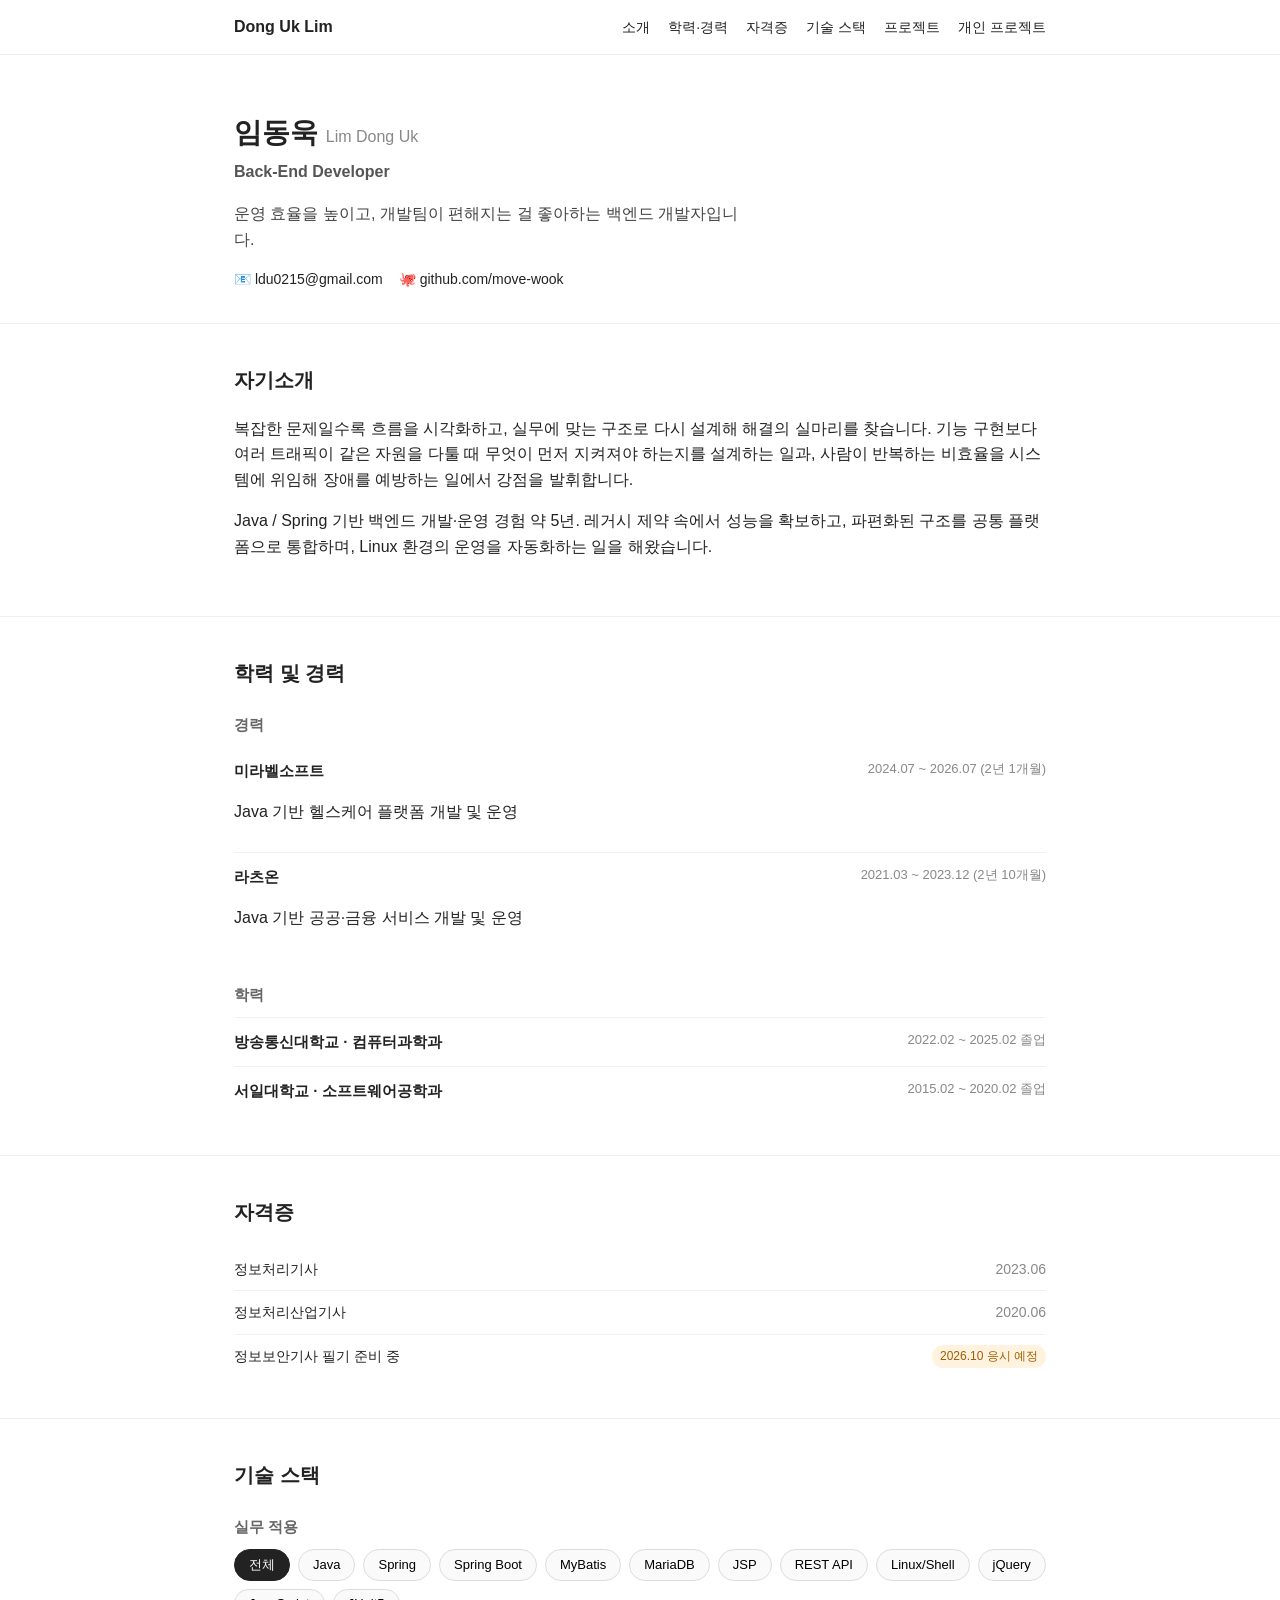
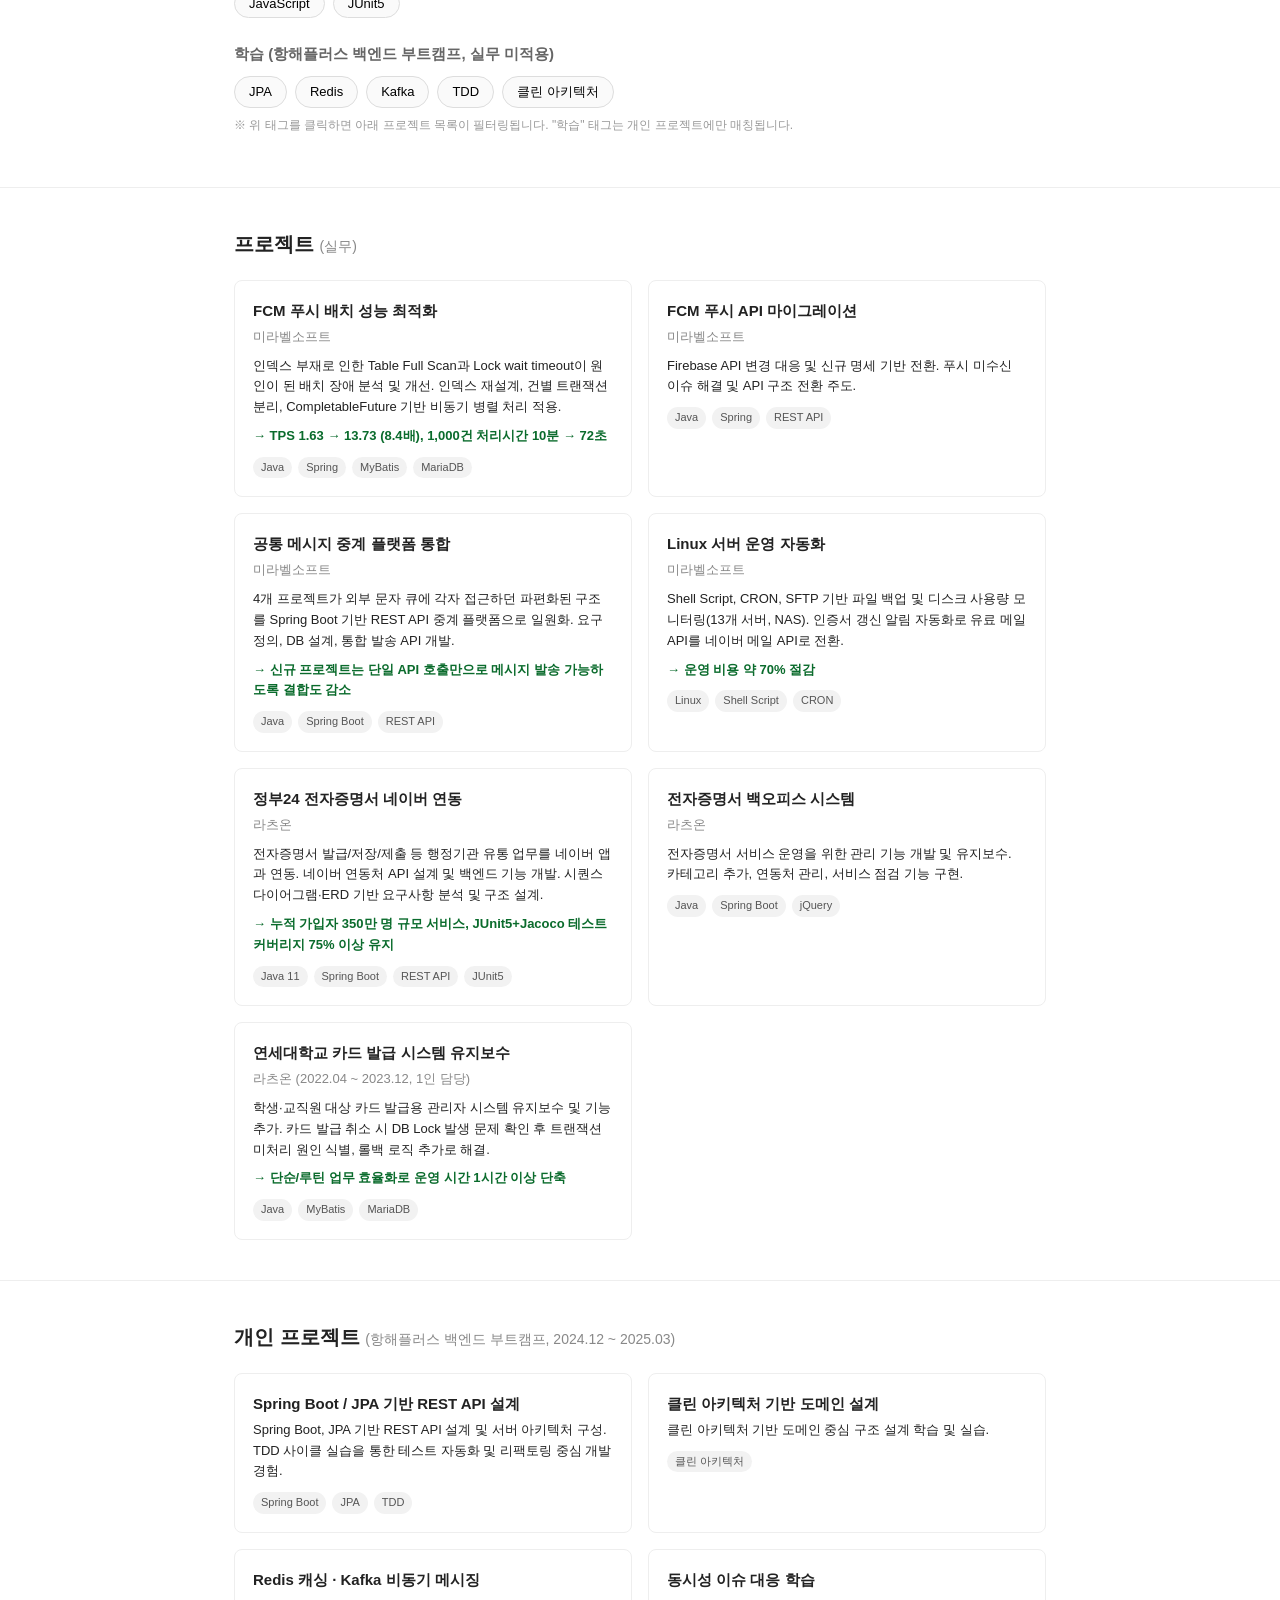
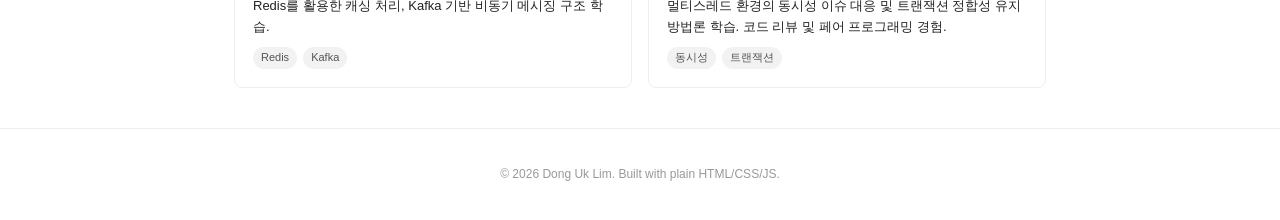
==== index.html @ 6203a143 "init: 포트폴리오 사이트 구조·콘텐츠 1차 (디자인은 보류) - 섹션: 소개/학력·경력/자격증/기술스택/프로젝트/개인프로젝트 - 기술스택 클릭 시 프로젝트 필터링 (vanill" ====
<!DOCTYPE html>
<html lang="ko">
<head>
<meta charset="UTF-8">
<meta name="viewport" content="width=device-width, initial-scale=1.0">
<title>임동욱 | Back-End Developer</title>
<link rel="stylesheet" href="css/style.css">
</head>
<body>

<nav class="nav">
  <div class="nav-inner">
    <span class="nav-logo">Dong Uk Lim</span>
    <ul class="nav-links">
      <li><a href="#about">소개</a></li>
      <li><a href="#career">학력·경력</a></li>
      <li><a href="#certs">자격증</a></li>
      <li><a href="#stack">기술 스택</a></li>
      <li><a href="#projects">프로젝트</a></li>
      <li><a href="#side-projects">개인 프로젝트</a></li>
    </ul>
  </div>
</nav>

<header class="profile" id="about">
  <div class="profile-inner">
    <h1>임동욱 <span class="en-name">Lim Dong Uk</span></h1>
    <p class="role">Back-End Developer</p>
    <p class="tagline">운영 효율을 높이고, 개발팀이 편해지는 걸 좋아하는 백엔드 개발자입니다.</p>
    <ul class="contact">
      <li>📧 <a href="mailto:ldu0215@gmail.com">ldu0215@gmail.com</a></li>
      <li>🐙 <a href="https://github.com/move-wook" target="_blank" rel="noopener">github.com/move-wook</a></li>
    </ul>
  </div>
</header>

<section class="section" id="about-text">
  <div class="section-inner">
    <h2>자기소개</h2>
    <p>
      복잡한 문제일수록 흐름을 시각화하고, 실무에 맞는 구조로 다시 설계해 해결의 실마리를 찾습니다.
      기능 구현보다 여러 트래픽이 같은 자원을 다툴 때 무엇이 먼저 지켜져야 하는지를 설계하는 일과,
      사람이 반복하는 비효율을 시스템에 위임해 장애를 예방하는 일에서 강점을 발휘합니다.
    </p>
    <p>
      Java / Spring 기반 백엔드 개발·운영 경험 약 5년. 레거시 제약 속에서 성능을 확보하고,
      파편화된 구조를 공통 플랫폼으로 통합하며, Linux 환경의 운영을 자동화하는 일을 해왔습니다.
    </p>
  </div>
</section>

<section class="section" id="career">
  <div class="section-inner">
    <h2>학력 및 경력</h2>

    <h3 class="sub-heading">경력</h3>
    <div class="timeline-item">
      <div class="timeline-head">
        <strong>미라벨소프트</strong>
        <span class="period">2024.07 ~ 2026.07 (2년 1개월)</span>
      </div>
      <p>Java 기반 헬스케어 플랫폼 개발 및 운영</p>
    </div>
    <div class="timeline-item">
      <div class="timeline-head">
        <strong>라츠온</strong>
        <span class="period">2021.03 ~ 2023.12 (2년 10개월)</span>
      </div>
      <p>Java 기반 공공·금융 서비스 개발 및 운영</p>
    </div>

    <h3 class="sub-heading">학력</h3>
    <div class="timeline-item">
      <div class="timeline-head">
        <strong>방송통신대학교 · 컴퓨터과학과</strong>
        <span class="period">2022.02 ~ 2025.02 졸업</span>
      </div>
    </div>
    <div class="timeline-item">
      <div class="timeline-head">
        <strong>서일대학교 · 소프트웨어공학과</strong>
        <span class="period">2015.02 ~ 2020.02 졸업</span>
      </div>
    </div>
  </div>
</section>

<section class="section" id="certs">
  <div class="section-inner">
    <h2>자격증</h2>
    <ul class="cert-list">
      <li><span class="cert-name">정보처리기사</span><span class="cert-date">2023.06</span></li>
      <li><span class="cert-name">정보처리산업기사</span><span class="cert-date">2020.06</span></li>
      <li><span class="cert-name">정보보안기사 필기 준비 중</span><span class="cert-date badge">2026.10 응시 예정</span></li>
    </ul>
  </div>
</section>

<section class="section" id="stack">
  <div class="section-inner">
    <h2>기술 스택</h2>

    <h3 class="sub-heading">실무 적용</h3>
    <div class="stack-list" id="stack-filters">
      <button class="stack-tag active" data-tag="all">전체</button>
      <button class="stack-tag" data-tag="Java">Java</button>
      <button class="stack-tag" data-tag="Spring">Spring</button>
      <button class="stack-tag" data-tag="SpringBoot">Spring Boot</button>
      <button class="stack-tag" data-tag="MyBatis">MyBatis</button>
      <button class="stack-tag" data-tag="MariaDB">MariaDB</button>
      <button class="stack-tag" data-tag="JSP">JSP</button>
      <button class="stack-tag" data-tag="RestAPI">REST API</button>
      <button class="stack-tag" data-tag="Linux">Linux/Shell</button>
      <button class="stack-tag" data-tag="jQuery">jQuery</button>
      <button class="stack-tag" data-tag="JavaScript">JavaScript</button>
      <button class="stack-tag" data-tag="JUnit5">JUnit5</button>
    </div>

    <h3 class="sub-heading">학습 (항해플러스 백엔드 부트캠프, 실무 미적용)</h3>
    <div class="stack-list" id="stack-filters-learning">
      <button class="stack-tag" data-tag="JPA">JPA</button>
      <button class="stack-tag" data-tag="Redis">Redis</button>
      <button class="stack-tag" data-tag="Kafka">Kafka</button>
      <button class="stack-tag" data-tag="TDD">TDD</button>
      <button class="stack-tag" data-tag="CleanArch">클린 아키텍처</button>
    </div>
    <p class="hint">※ 위 태그를 클릭하면 아래 프로젝트 목록이 필터링됩니다. "학습" 태그는 개인 프로젝트에만 매칭됩니다.</p>
  </div>
</section>

<section class="section" id="projects">
  <div class="section-inner">
    <h2>프로젝트 <span class="section-note">(실무)</span></h2>
    <div class="project-grid" id="project-grid">

      <article class="project-card" data-tags="Java Spring MyBatis MariaDB">
        <h3>FCM 푸시 배치 성능 최적화</h3>
        <p class="project-company">미라벨소프트</p>
        <p>인덱스 부재로 인한 Table Full Scan과 Lock wait timeout이 원인이 된 배치 장애 분석 및 개선.
        인덱스 재설계, 건별 트랜잭션 분리, CompletableFuture 기반 비동기 병렬 처리 적용.</p>
        <p class="project-result">→ TPS 1.63 → 13.73 (8.4배), 1,000건 처리시간 10분 → 72초</p>
        <div class="tag-row"><span>Java</span><span>Spring</span><span>MyBatis</span><span>MariaDB</span></div>
      </article>

      <article class="project-card" data-tags="Java Spring RestAPI">
        <h3>FCM 푸시 API 마이그레이션</h3>
        <p class="project-company">미라벨소프트</p>
        <p>Firebase API 변경 대응 및 신규 명세 기반 전환. 푸시 미수신 이슈 해결 및 API 구조 전환 주도.</p>
        <div class="tag-row"><span>Java</span><span>Spring</span><span>REST API</span></div>
      </article>

      <article class="project-card" data-tags="Java SpringBoot RestAPI">
        <h3>공통 메시지 중계 플랫폼 통합</h3>
        <p class="project-company">미라벨소프트</p>
        <p>4개 프로젝트가 외부 문자 큐에 각자 접근하던 파편화된 구조를 Spring Boot 기반 REST API
        중계 플랫폼으로 일원화. 요구정의, DB 설계, 통합 발송 API 개발.</p>
        <p class="project-result">→ 신규 프로젝트는 단일 API 호출만으로 메시지 발송 가능하도록 결합도 감소</p>
        <div class="tag-row"><span>Java</span><span>Spring Boot</span><span>REST API</span></div>
      </article>

      <article class="project-card" data-tags="Linux">
        <h3>Linux 서버 운영 자동화</h3>
        <p class="project-company">미라벨소프트</p>
        <p>Shell Script, CRON, SFTP 기반 파일 백업 및 디스크 사용량 모니터링(13개 서버, NAS).
        인증서 갱신 알림 자동화로 유료 메일 API를 네이버 메일 API로 전환.</p>
        <p class="project-result">→ 운영 비용 약 70% 절감</p>
        <div class="tag-row"><span>Linux</span><span>Shell Script</span><span>CRON</span></div>
      </article>

      <article class="project-card" data-tags="Java SpringBoot RestAPI JUnit5">
        <h3>정부24 전자증명서 네이버 연동</h3>
        <p class="project-company">라츠온</p>
        <p>전자증명서 발급/저장/제출 등 행정기관 유통 업무를 네이버 앱과 연동. 네이버 연동처 API
        설계 및 백엔드 기능 개발. 시퀀스 다이어그램·ERD 기반 요구사항 분석 및 구조 설계.</p>
        <p class="project-result">→ 누적 가입자 350만 명 규모 서비스, JUnit5+Jacoco 테스트 커버리지 75% 이상 유지</p>
        <div class="tag-row"><span>Java 11</span><span>Spring Boot</span><span>REST API</span><span>JUnit5</span></div>
      </article>

      <article class="project-card" data-tags="Java SpringBoot jQuery">
        <h3>전자증명서 백오피스 시스템</h3>
        <p class="project-company">라츠온</p>
        <p>전자증명서 서비스 운영을 위한 관리 기능 개발 및 유지보수. 카테고리 추가, 연동처 관리,
        서비스 점검 기능 구현.</p>
        <div class="tag-row"><span>Java</span><span>Spring Boot</span><span>jQuery</span></div>
      </article>

      <article class="project-card" data-tags="Java MyBatis MariaDB">
        <h3>연세대학교 카드 발급 시스템 유지보수</h3>
        <p class="project-company">라츠온 (2022.04 ~ 2023.12, 1인 담당)</p>
        <p>학생·교직원 대상 카드 발급용 관리자 시스템 유지보수 및 기능 추가. 카드 발급 취소 시
        DB Lock 발생 문제 확인 후 트랜잭션 미처리 원인 식별, 롤백 로직 추가로 해결.</p>
        <p class="project-result">→ 단순/루틴 업무 효율화로 운영 시간 1시간 이상 단축</p>
        <div class="tag-row"><span>Java</span><span>MyBatis</span><span>MariaDB</span></div>
      </article>

    </div>
  </div>
</section>

<section class="section" id="side-projects">
  <div class="section-inner">
    <h2>개인 프로젝트 <span class="section-note">(항해플러스 백엔드 부트캠프, 2024.12 ~ 2025.03)</span></h2>
    <div class="project-grid" id="side-project-grid">

      <article class="project-card" data-tags="SpringBoot JPA TDD">
        <h3>Spring Boot / JPA 기반 REST API 설계</h3>
        <p>Spring Boot, JPA 기반 REST API 설계 및 서버 아키텍처 구성. TDD 사이클 실습을 통한
        테스트 자동화 및 리팩토링 중심 개발 경험.</p>
        <div class="tag-row"><span>Spring Boot</span><span>JPA</span><span>TDD</span></div>
      </article>

      <article class="project-card" data-tags="CleanArch">
        <h3>클린 아키텍처 기반 도메인 설계</h3>
        <p>클린 아키텍처 기반 도메인 중심 구조 설계 학습 및 실습.</p>
        <div class="tag-row"><span>클린 아키텍처</span></div>
      </article>

      <article class="project-card" data-tags="Redis Kafka">
        <h3>Redis 캐싱 · Kafka 비동기 메시징</h3>
        <p>Redis를 활용한 캐싱 처리, Kafka 기반 비동기 메시징 구조 학습.</p>
        <div class="tag-row"><span>Redis</span><span>Kafka</span></div>
      </article>

      <article class="project-card" data-tags="TDD">
        <h3>동시성 이슈 대응 학습</h3>
        <p>멀티스레드 환경의 동시성 이슈 대응 및 트랜잭션 정합성 유지 방법론 학습.
        코드 리뷰 및 페어 프로그래밍 경험.</p>
        <div class="tag-row"><span>동시성</span><span>트랜잭션</span></div>
      </article>

    </div>
  </div>
</section>

<footer class="footer">
  <p>&copy; 2026 Dong Uk Lim. Built with plain HTML/CSS/JS.</p>
</footer>

<script src="js/script.js"></script>
</body>
</html>
---- css/style.css ----
/* ------------------------------------------------------------
   최소 베이스라인 스타일. 디자인 폴리싱은 별도 작업으로 미룸.
   목적: 구조를 읽기 쉽게 보여주는 정도까지만.
------------------------------------------------------------ */

* {
  box-sizing: border-box;
}

body {
  margin: 0;
  font-family: -apple-system, BlinkMacSystemFont, "Apple SD Gothic Neo", "Segoe UI", sans-serif;
  color: #222;
  background: #fff;
  line-height: 1.6;
}

a {
  color: inherit;
  text-decoration: none;
}

.section-inner,
.nav-inner,
.profile-inner {
  max-width: 860px;
  margin: 0 auto;
  padding: 0 24px;
}

/* nav */
.nav {
  position: sticky;
  top: 0;
  background: #fff;
  border-bottom: 1px solid #eee;
  z-index: 10;
}

.nav-inner {
  display: flex;
  align-items: center;
  justify-content: space-between;
  padding-top: 14px;
  padding-bottom: 14px;
}

.nav-logo {
  font-weight: 700;
}

.nav-links {
  list-style: none;
  display: flex;
  gap: 18px;
  margin: 0;
  padding: 0;
  font-size: 14px;
}

/* profile header */
.profile {
  padding: 56px 0 32px;
  border-bottom: 1px solid #eee;
}

.profile h1 {
  margin: 0 0 4px;
  font-size: 28px;
}

.en-name {
  font-weight: 400;
  color: #888;
  font-size: 16px;
}

.role {
  color: #555;
  margin: 0 0 12px;
  font-weight: 600;
}

.tagline {
  color: #444;
  max-width: 520px;
}

.contact {
  list-style: none;
  padding: 0;
  margin: 16px 0 0;
  display: flex;
  gap: 16px;
  font-size: 14px;
}

/* generic section */
.section {
  padding: 40px 0;
  border-bottom: 1px solid #eee;
}

.section h2 {
  font-size: 20px;
  margin: 0 0 20px;
}

.section-note {
  font-weight: 400;
  color: #888;
  font-size: 14px;
}

.sub-heading {
  font-size: 15px;
  color: #666;
  margin: 24px 0 10px;
}

/* career timeline */
.timeline-item {
  padding: 12px 0;
  border-top: 1px solid #f0f0f0;
}

.timeline-item:first-of-type {
  border-top: none;
}

.timeline-head {
  display: flex;
  justify-content: space-between;
  flex-wrap: wrap;
  gap: 8px;
}

.timeline-head strong {
  font-size: 15px;
}

.period {
  color: #888;
  font-size: 13px;
}

/* certs */
.cert-list {
  list-style: none;
  padding: 0;
  margin: 0;
}

.cert-list li {
  display: flex;
  justify-content: space-between;
  padding: 10px 0;
  border-top: 1px solid #f0f0f0;
  font-size: 14px;
}

.cert-list li:first-child {
  border-top: none;
}

.cert-date {
  color: #888;
}

.cert-date.badge {
  color: #a15c00;
  background: #fff3e0;
  padding: 2px 8px;
  border-radius: 999px;
  font-size: 12px;
}

/* stack filter buttons */
.stack-list {
  display: flex;
  flex-wrap: wrap;
  gap: 8px;
  margin-bottom: 8px;
}

.stack-tag {
  border: 1px solid #ddd;
  background: #fafafa;
  border-radius: 999px;
  padding: 6px 14px;
  font-size: 13px;
  cursor: pointer;
}

.stack-tag.active {
  background: #222;
  color: #fff;
  border-color: #222;
}

.hint {
  font-size: 12px;
  color: #999;
  margin-top: 8px;
}

/* project cards */
.project-grid {
  display: grid;
  grid-template-columns: repeat(auto-fill, minmax(320px, 1fr));
  gap: 16px;
}

.project-card {
  border: 1px solid #eee;
  border-radius: 8px;
  padding: 18px;
}

.project-card h3 {
  margin: 0 0 4px;
  font-size: 15px;
}

.project-company {
  color: #888;
  font-size: 12px;
  margin: 0 0 10px;
}

.project-card p {
  font-size: 13px;
  margin: 0 0 8px;
}

.project-result {
  color: #0a6b2c;
  font-weight: 600;
}

.tag-row {
  display: flex;
  flex-wrap: wrap;
  gap: 6px;
  margin-top: 10px;
}

.tag-row span {
  font-size: 11px;
  background: #f2f2f2;
  padding: 2px 8px;
  border-radius: 999px;
  color: #555;
}

.project-card.hidden {
  display: none;
}

/* footer */
.footer {
  text-align: center;
  padding: 24px;
  color: #999;
  font-size: 12px;
}

@media (max-width: 600px) {
  .nav-links {
    display: none;
  }
}
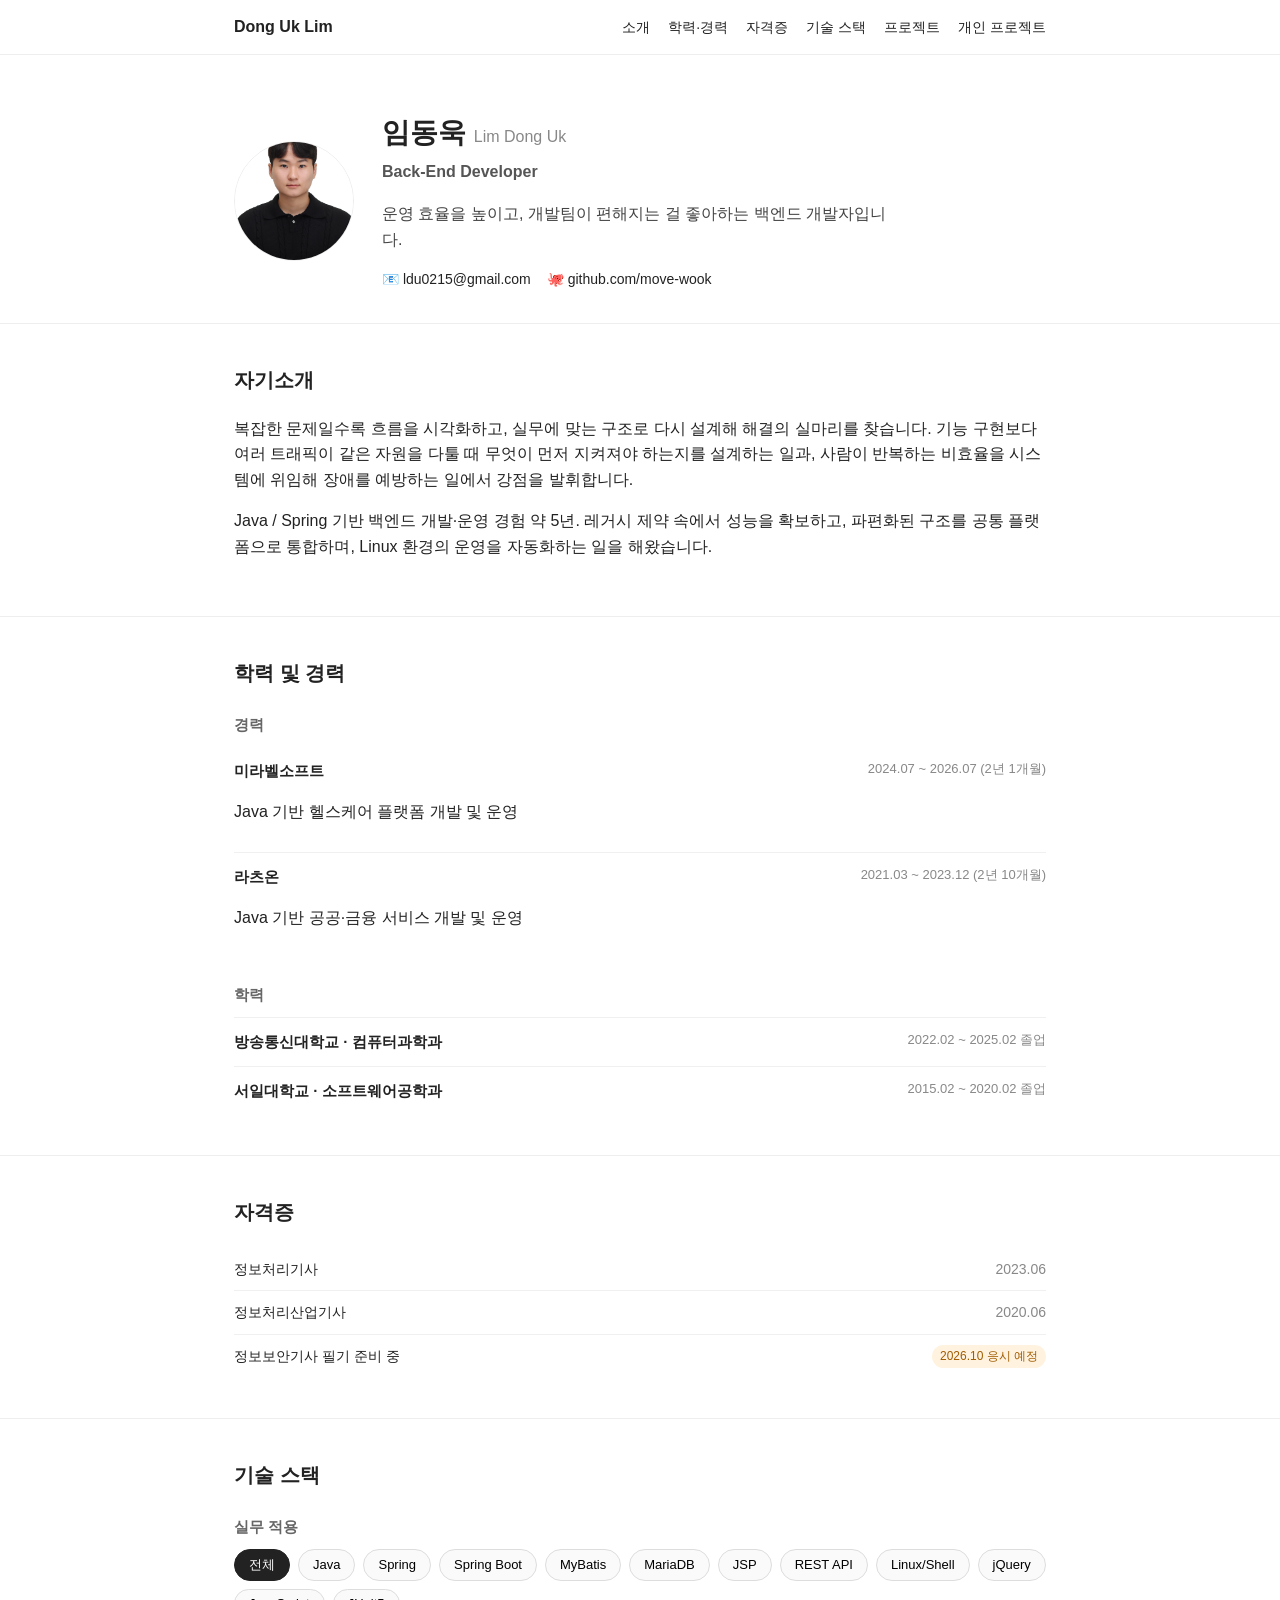
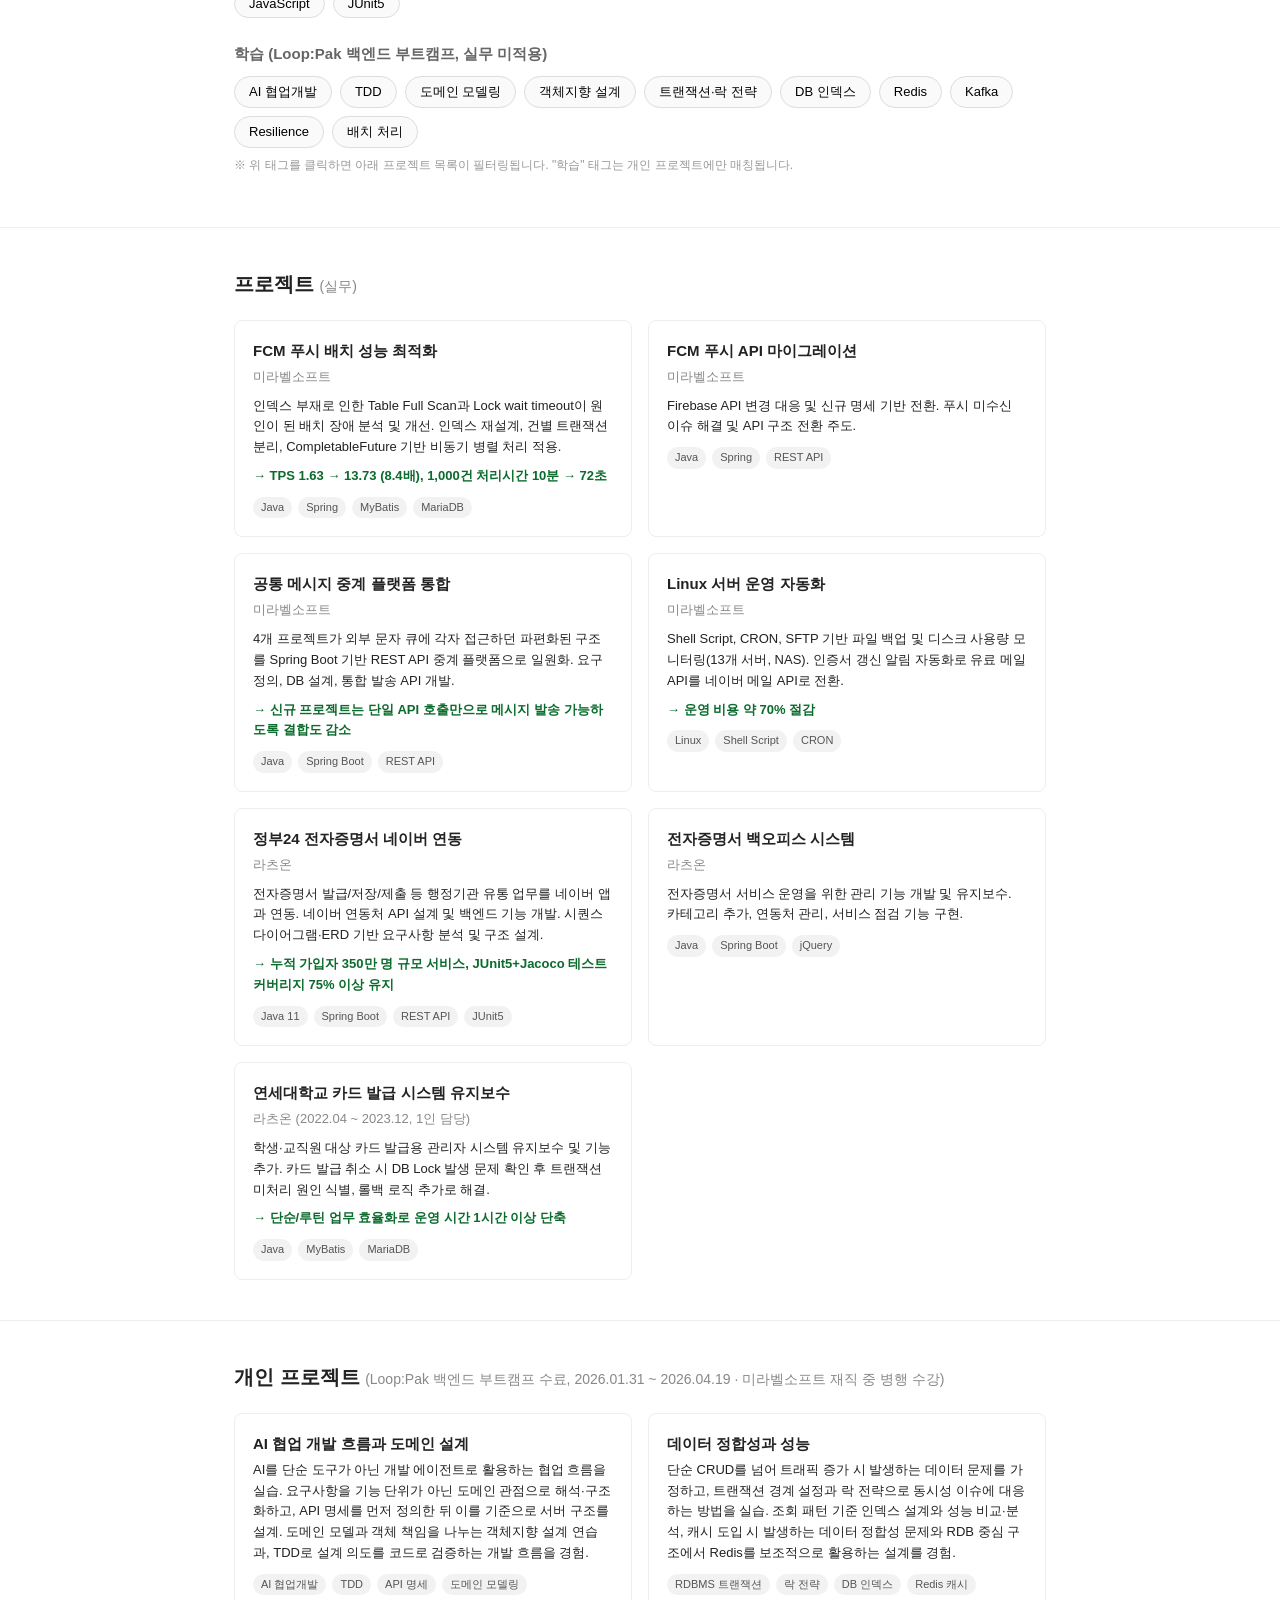
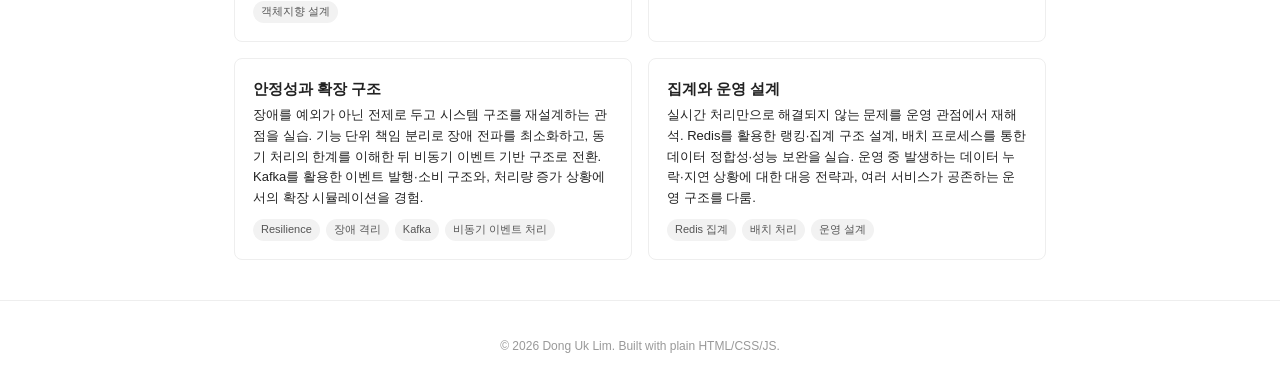
==== commit a1981646: "update: 프로필 사진 추가, 개인프로젝트 항해플러스 -> Loop:Pak 교체 - 프로필 헤더에 실제 사진 추가 (assets/profile.jpg) - 개인 프로젝트: 항해" ====
--- a/index.html
+++ b/index.html
@@ -23,14 +23,17 @@
 </nav>
 
 <header class="profile" id="about">
-  <div class="profile-inner">
-    <h1>임동욱 <span class="en-name">Lim Dong Uk</span></h1>
-    <p class="role">Back-End Developer</p>
-    <p class="tagline">운영 효율을 높이고, 개발팀이 편해지는 걸 좋아하는 백엔드 개발자입니다.</p>
-    <ul class="contact">
-      <li>📧 <a href="mailto:ldu0215@gmail.com">ldu0215@gmail.com</a></li>
-      <li>🐙 <a href="https://github.com/move-wook" target="_blank" rel="noopener">github.com/move-wook</a></li>
-    </ul>
+  <div class="profile-inner profile-flex">
+    <img class="profile-photo" src="assets/profile.jpg" alt="임동욱 프로필 사진">
+    <div>
+      <h1>임동욱 <span class="en-name">Lim Dong Uk</span></h1>
+      <p class="role">Back-End Developer</p>
+      <p class="tagline">운영 효율을 높이고, 개발팀이 편해지는 걸 좋아하는 백엔드 개발자입니다.</p>
+      <ul class="contact">
+        <li>📧 <a href="mailto:ldu0215@gmail.com">ldu0215@gmail.com</a></li>
+        <li>🐙 <a href="https://github.com/move-wook" target="_blank" rel="noopener">github.com/move-wook</a></li>
+      </ul>
+    </div>
   </div>
 </header>
 
@@ -116,13 +119,18 @@
       <button class="stack-tag" data-tag="JUnit5">JUnit5</button>
     </div>
 
-    <h3 class="sub-heading">학습 (항해플러스 백엔드 부트캠프, 실무 미적용)</h3>
+    <h3 class="sub-heading">학습 (Loop:Pak 백엔드 부트캠프, 실무 미적용)</h3>
     <div class="stack-list" id="stack-filters-learning">
-      <button class="stack-tag" data-tag="JPA">JPA</button>
+      <button class="stack-tag" data-tag="AI협업">AI 협업개발</button>
+      <button class="stack-tag" data-tag="TDD">TDD</button>
+      <button class="stack-tag" data-tag="도메인모델링">도메인 모델링</button>
+      <button class="stack-tag" data-tag="객체지향">객체지향 설계</button>
+      <button class="stack-tag" data-tag="트랜잭션락">트랜잭션·락 전략</button>
+      <button class="stack-tag" data-tag="DB인덱스">DB 인덱스</button>
       <button class="stack-tag" data-tag="Redis">Redis</button>
       <button class="stack-tag" data-tag="Kafka">Kafka</button>
-      <button class="stack-tag" data-tag="TDD">TDD</button>
-      <button class="stack-tag" data-tag="CleanArch">클린 아키텍처</button>
+      <button class="stack-tag" data-tag="Resilience">Resilience</button>
+      <button class="stack-tag" data-tag="배치처리">배치 처리</button>
     </div>
     <p class="hint">※ 위 태그를 클릭하면 아래 프로젝트 목록이 필터링됩니다. "학습" 태그는 개인 프로젝트에만 매칭됩니다.</p>
   </div>
@@ -199,33 +207,42 @@
 
 <section class="section" id="side-projects">
   <div class="section-inner">
-    <h2>개인 프로젝트 <span class="section-note">(항해플러스 백엔드 부트캠프, 2024.12 ~ 2025.03)</span></h2>
+    <h2>개인 프로젝트 <span class="section-note">(Loop:Pak 백엔드 부트캠프 수료, 2026.01.31 ~ 2026.04.19 · 미라벨소프트 재직 중 병행 수강)</span></h2>
     <div class="project-grid" id="side-project-grid">
 
-      <article class="project-card" data-tags="SpringBoot JPA TDD">
-        <h3>Spring Boot / JPA 기반 REST API 설계</h3>
-        <p>Spring Boot, JPA 기반 REST API 설계 및 서버 아키텍처 구성. TDD 사이클 실습을 통한
-        테스트 자동화 및 리팩토링 중심 개발 경험.</p>
-        <div class="tag-row"><span>Spring Boot</span><span>JPA</span><span>TDD</span></div>
-      </article>
-
-      <article class="project-card" data-tags="CleanArch">
-        <h3>클린 아키텍처 기반 도메인 설계</h3>
-        <p>클린 아키텍처 기반 도메인 중심 구조 설계 학습 및 실습.</p>
-        <div class="tag-row"><span>클린 아키텍처</span></div>
-      </article>
-
-      <article class="project-card" data-tags="Redis Kafka">
-        <h3>Redis 캐싱 · Kafka 비동기 메시징</h3>
-        <p>Redis를 활용한 캐싱 처리, Kafka 기반 비동기 메시징 구조 학습.</p>
-        <div class="tag-row"><span>Redis</span><span>Kafka</span></div>
-      </article>
-
-      <article class="project-card" data-tags="TDD">
-        <h3>동시성 이슈 대응 학습</h3>
-        <p>멀티스레드 환경의 동시성 이슈 대응 및 트랜잭션 정합성 유지 방법론 학습.
-        코드 리뷰 및 페어 프로그래밍 경험.</p>
-        <div class="tag-row"><span>동시성</span><span>트랜잭션</span></div>
+      <article class="project-card" data-tags="AI협업 TDD API명세 도메인모델링 객체지향">
+        <h3>AI 협업 개발 흐름과 도메인 설계</h3>
+        <p>AI를 단순 도구가 아닌 개발 에이전트로 활용하는 협업 흐름을 실습. 요구사항을 기능 단위가
+        아닌 도메인 관점으로 해석·구조화하고, API 명세를 먼저 정의한 뒤 이를 기준으로 서버 구조를
+        설계. 도메인 모델과 객체 책임을 나누는 객체지향 설계 연습과, TDD로 설계 의도를 코드로
+        검증하는 개발 흐름을 경험.</p>
+        <div class="tag-row"><span>AI 협업개발</span><span>TDD</span><span>API 명세</span><span>도메인 모델링</span><span>객체지향 설계</span></div>
+      </article>
+
+      <article class="project-card" data-tags="트랜잭션락 DB인덱스 Redis">
+        <h3>데이터 정합성과 성능</h3>
+        <p>단순 CRUD를 넘어 트래픽 증가 시 발생하는 데이터 문제를 가정하고, 트랜잭션 경계 설정과
+        락 전략으로 동시성 이슈에 대응하는 방법을 실습. 조회 패턴 기준 인덱스 설계와 성능
+        비교·분석, 캐시 도입 시 발생하는 데이터 정합성 문제와 RDB 중심 구조에서 Redis를
+        보조적으로 활용하는 설계를 경험.</p>
+        <div class="tag-row"><span>RDBMS 트랜잭션</span><span>락 전략</span><span>DB 인덱스</span><span>Redis 캐시</span></div>
+      </article>
+
+      <article class="project-card" data-tags="Resilience Kafka">
+        <h3>안정성과 확장 구조</h3>
+        <p>장애를 예외가 아닌 전제로 두고 시스템 구조를 재설계하는 관점을 실습. 기능 단위 책임
+        분리로 장애 전파를 최소화하고, 동기 처리의 한계를 이해한 뒤 비동기 이벤트 기반 구조로
+        전환. Kafka를 활용한 이벤트 발행·소비 구조와, 처리량 증가 상황에서의 확장 시뮬레이션을
+        경험.</p>
+        <div class="tag-row"><span>Resilience</span><span>장애 격리</span><span>Kafka</span><span>비동기 이벤트 처리</span></div>
+      </article>
+
+      <article class="project-card" data-tags="Redis 배치처리">
+        <h3>집계와 운영 설계</h3>
+        <p>실시간 처리만으로 해결되지 않는 문제를 운영 관점에서 재해석. Redis를 활용한 랭킹·집계
+        구조 설계, 배치 프로세스를 통한 데이터 정합성·성능 보완을 실습. 운영 중 발생하는 데이터
+        누락·지연 상황에 대한 대응 전략과, 여러 서비스가 공존하는 운영 구조를 다룸.</p>
+        <div class="tag-row"><span>Redis 집계</span><span>배치 처리</span><span>운영 설계</span></div>
       </article>
 
     </div>
--- a/css/style.css
+++ b/css/style.css
@@ -64,6 +64,22 @@
   border-bottom: 1px solid #eee;
 }
 
+.profile-flex {
+  display: flex;
+  align-items: center;
+  gap: 28px;
+  flex-wrap: wrap;
+}
+
+.profile-photo {
+  width: 120px;
+  height: 120px;
+  border-radius: 50%;
+  object-fit: cover;
+  border: 1px solid #eee;
+  flex-shrink: 0;
+}
+
 .profile h1 {
   margin: 0 0 4px;
   font-size: 28px;
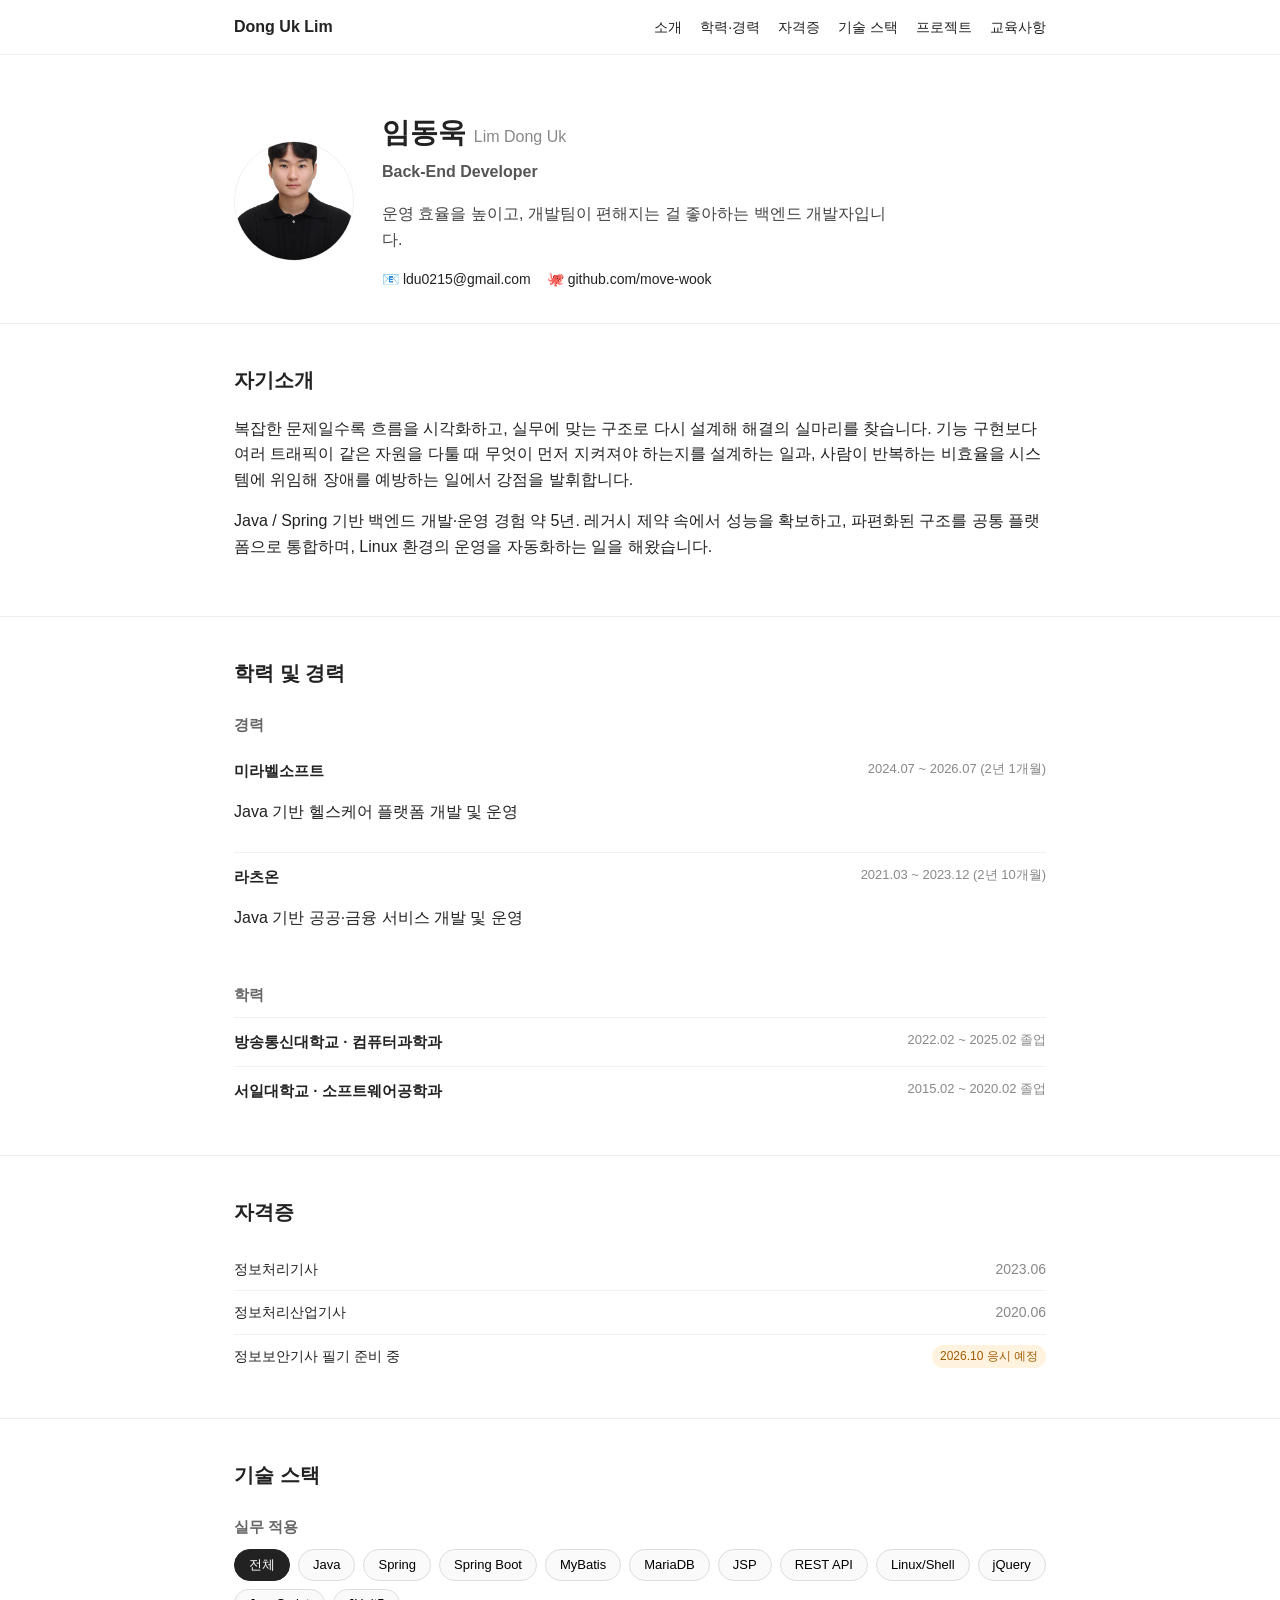
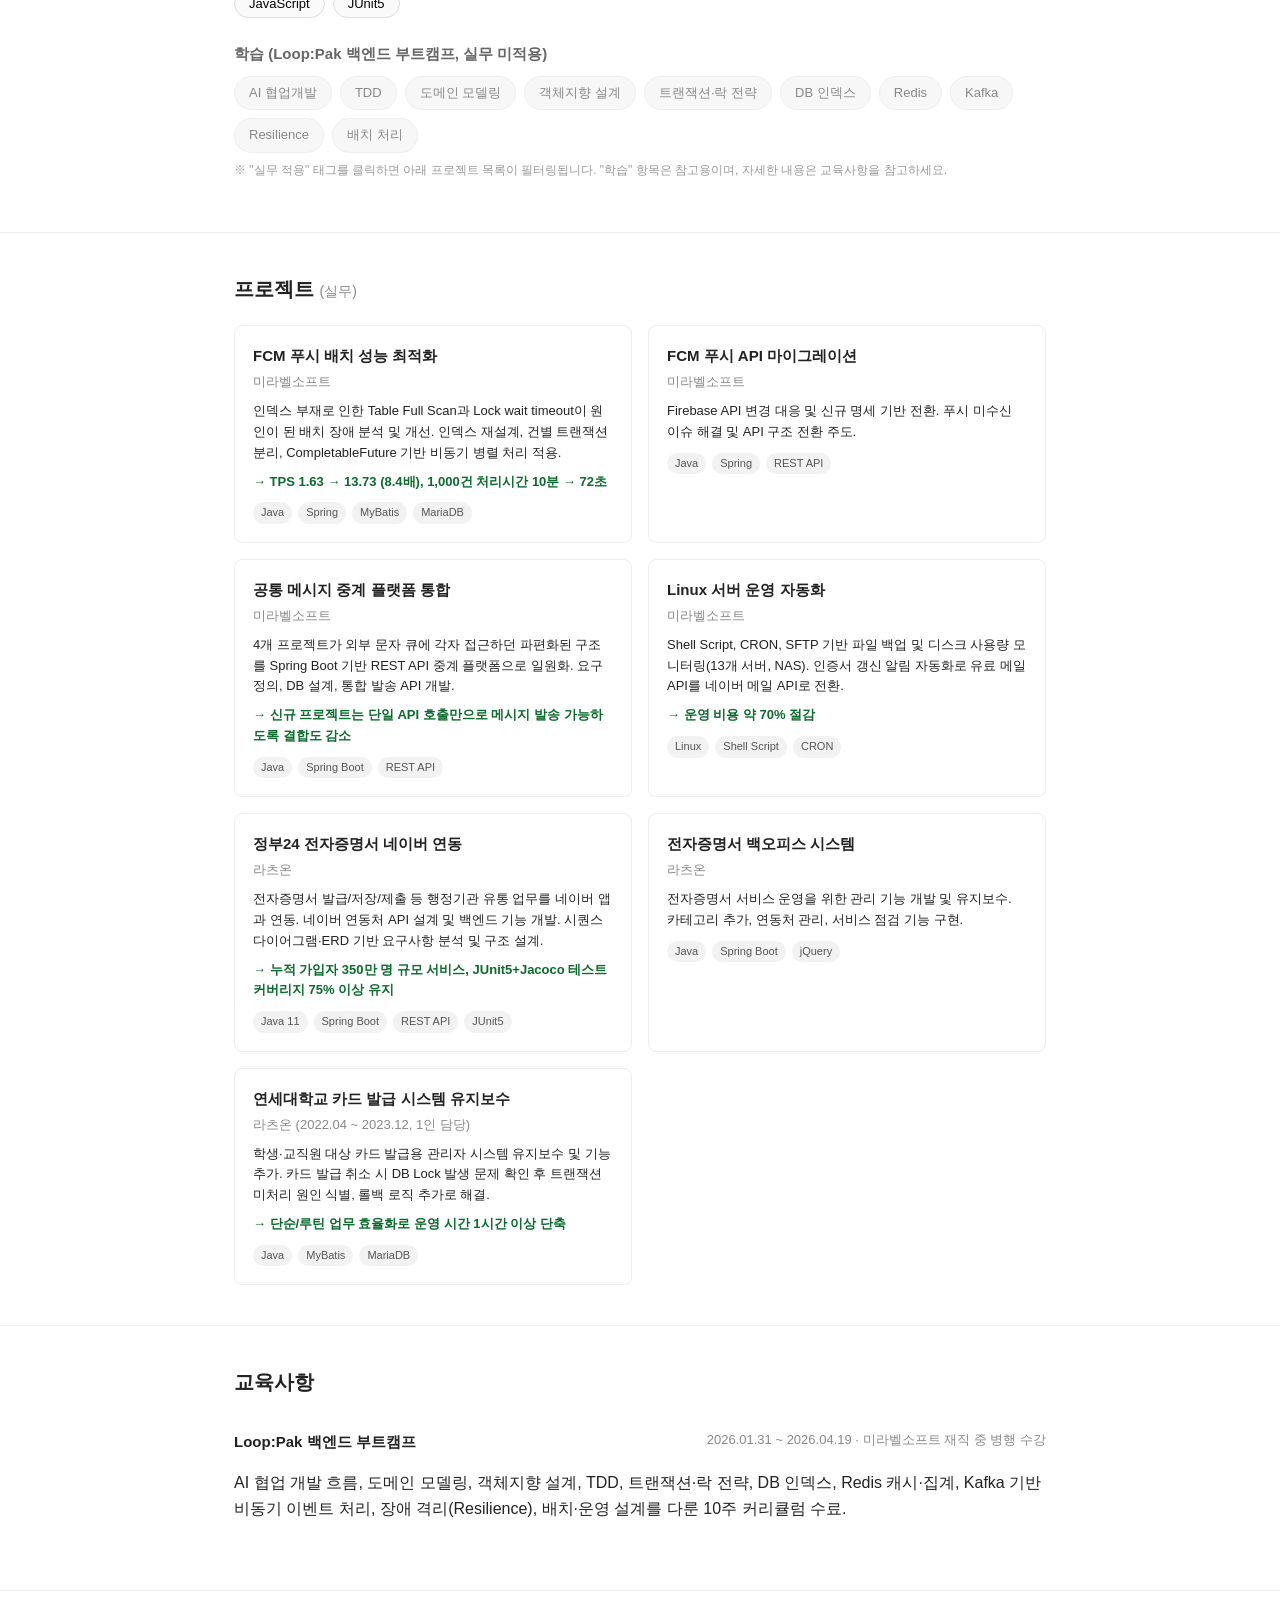
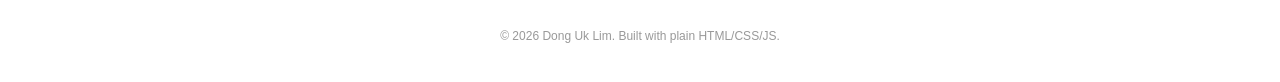
==== commit fe40ea10: "update: 개인프로젝트 섹션 -> 교육사항으로 압축 - 4개 project-card(허구성 있는 프로젝트화) 제거, 학력/경력 스타일의 짧은 타임라인 1블록으로 대체 - Loo" ====
--- a/index.html
+++ b/index.html
@@ -17,7 +17,7 @@
       <li><a href="#certs">자격증</a></li>
       <li><a href="#stack">기술 스택</a></li>
       <li><a href="#projects">프로젝트</a></li>
-      <li><a href="#side-projects">개인 프로젝트</a></li>
+      <li><a href="#education">교육사항</a></li>
     </ul>
   </div>
 </nav>
@@ -120,19 +120,19 @@
     </div>
 
     <h3 class="sub-heading">학습 (Loop:Pak 백엔드 부트캠프, 실무 미적용)</h3>
-    <div class="stack-list" id="stack-filters-learning">
-      <button class="stack-tag" data-tag="AI협업">AI 협업개발</button>
-      <button class="stack-tag" data-tag="TDD">TDD</button>
-      <button class="stack-tag" data-tag="도메인모델링">도메인 모델링</button>
-      <button class="stack-tag" data-tag="객체지향">객체지향 설계</button>
-      <button class="stack-tag" data-tag="트랜잭션락">트랜잭션·락 전략</button>
-      <button class="stack-tag" data-tag="DB인덱스">DB 인덱스</button>
-      <button class="stack-tag" data-tag="Redis">Redis</button>
-      <button class="stack-tag" data-tag="Kafka">Kafka</button>
-      <button class="stack-tag" data-tag="Resilience">Resilience</button>
-      <button class="stack-tag" data-tag="배치처리">배치 처리</button>
-    </div>
-    <p class="hint">※ 위 태그를 클릭하면 아래 프로젝트 목록이 필터링됩니다. "학습" 태그는 개인 프로젝트에만 매칭됩니다.</p>
+    <div class="stack-list">
+      <span class="tag-badge">AI 협업개발</span>
+      <span class="tag-badge">TDD</span>
+      <span class="tag-badge">도메인 모델링</span>
+      <span class="tag-badge">객체지향 설계</span>
+      <span class="tag-badge">트랜잭션·락 전략</span>
+      <span class="tag-badge">DB 인덱스</span>
+      <span class="tag-badge">Redis</span>
+      <span class="tag-badge">Kafka</span>
+      <span class="tag-badge">Resilience</span>
+      <span class="tag-badge">배치 처리</span>
+    </div>
+    <p class="hint">※ "실무 적용" 태그를 클릭하면 아래 프로젝트 목록이 필터링됩니다. "학습" 항목은 참고용이며, 자세한 내용은 <a href="#education">교육사항</a>을 참고하세요.</p>
   </div>
 </section>
 
@@ -205,46 +205,17 @@
   </div>
 </section>
 
-<section class="section" id="side-projects">
-  <div class="section-inner">
-    <h2>개인 프로젝트 <span class="section-note">(Loop:Pak 백엔드 부트캠프 수료, 2026.01.31 ~ 2026.04.19 · 미라벨소프트 재직 중 병행 수강)</span></h2>
-    <div class="project-grid" id="side-project-grid">
-
-      <article class="project-card" data-tags="AI협업 TDD API명세 도메인모델링 객체지향">
-        <h3>AI 협업 개발 흐름과 도메인 설계</h3>
-        <p>AI를 단순 도구가 아닌 개발 에이전트로 활용하는 협업 흐름을 실습. 요구사항을 기능 단위가
-        아닌 도메인 관점으로 해석·구조화하고, API 명세를 먼저 정의한 뒤 이를 기준으로 서버 구조를
-        설계. 도메인 모델과 객체 책임을 나누는 객체지향 설계 연습과, TDD로 설계 의도를 코드로
-        검증하는 개발 흐름을 경험.</p>
-        <div class="tag-row"><span>AI 협업개발</span><span>TDD</span><span>API 명세</span><span>도메인 모델링</span><span>객체지향 설계</span></div>
-      </article>
-
-      <article class="project-card" data-tags="트랜잭션락 DB인덱스 Redis">
-        <h3>데이터 정합성과 성능</h3>
-        <p>단순 CRUD를 넘어 트래픽 증가 시 발생하는 데이터 문제를 가정하고, 트랜잭션 경계 설정과
-        락 전략으로 동시성 이슈에 대응하는 방법을 실습. 조회 패턴 기준 인덱스 설계와 성능
-        비교·분석, 캐시 도입 시 발생하는 데이터 정합성 문제와 RDB 중심 구조에서 Redis를
-        보조적으로 활용하는 설계를 경험.</p>
-        <div class="tag-row"><span>RDBMS 트랜잭션</span><span>락 전략</span><span>DB 인덱스</span><span>Redis 캐시</span></div>
-      </article>
-
-      <article class="project-card" data-tags="Resilience Kafka">
-        <h3>안정성과 확장 구조</h3>
-        <p>장애를 예외가 아닌 전제로 두고 시스템 구조를 재설계하는 관점을 실습. 기능 단위 책임
-        분리로 장애 전파를 최소화하고, 동기 처리의 한계를 이해한 뒤 비동기 이벤트 기반 구조로
-        전환. Kafka를 활용한 이벤트 발행·소비 구조와, 처리량 증가 상황에서의 확장 시뮬레이션을
-        경험.</p>
-        <div class="tag-row"><span>Resilience</span><span>장애 격리</span><span>Kafka</span><span>비동기 이벤트 처리</span></div>
-      </article>
-
-      <article class="project-card" data-tags="Redis 배치처리">
-        <h3>집계와 운영 설계</h3>
-        <p>실시간 처리만으로 해결되지 않는 문제를 운영 관점에서 재해석. Redis를 활용한 랭킹·집계
-        구조 설계, 배치 프로세스를 통한 데이터 정합성·성능 보완을 실습. 운영 중 발생하는 데이터
-        누락·지연 상황에 대한 대응 전략과, 여러 서비스가 공존하는 운영 구조를 다룸.</p>
-        <div class="tag-row"><span>Redis 집계</span><span>배치 처리</span><span>운영 설계</span></div>
-      </article>
-
+<section class="section" id="education">
+  <div class="section-inner">
+    <h2>교육사항</h2>
+    <div class="timeline-item">
+      <div class="timeline-head">
+        <strong>Loop:Pak 백엔드 부트캠프</strong>
+        <span class="period">2026.01.31 ~ 2026.04.19 · 미라벨소프트 재직 중 병행 수강</span>
+      </div>
+      <p>AI 협업 개발 흐름, 도메인 모델링, 객체지향 설계, TDD, 트랜잭션·락 전략, DB 인덱스,
+      Redis 캐시·집계, Kafka 기반 비동기 이벤트 처리, 장애 격리(Resilience), 배치·운영 설계를
+      다룬 10주 커리큘럼 수료.</p>
     </div>
   </div>
 </section>
--- a/css/style.css
+++ b/css/style.css
@@ -214,6 +214,17 @@
   border-color: #222;
 }
 
+/* 클릭 안 되는 정적 배지 (학습 항목 등, 필터링 대상 아님) */
+.tag-badge {
+  display: inline-block;
+  border: 1px solid #eee;
+  background: #f7f7f7;
+  color: #888;
+  border-radius: 999px;
+  padding: 6px 14px;
+  font-size: 13px;
+}
+
 .hint {
   font-size: 12px;
   color: #999;
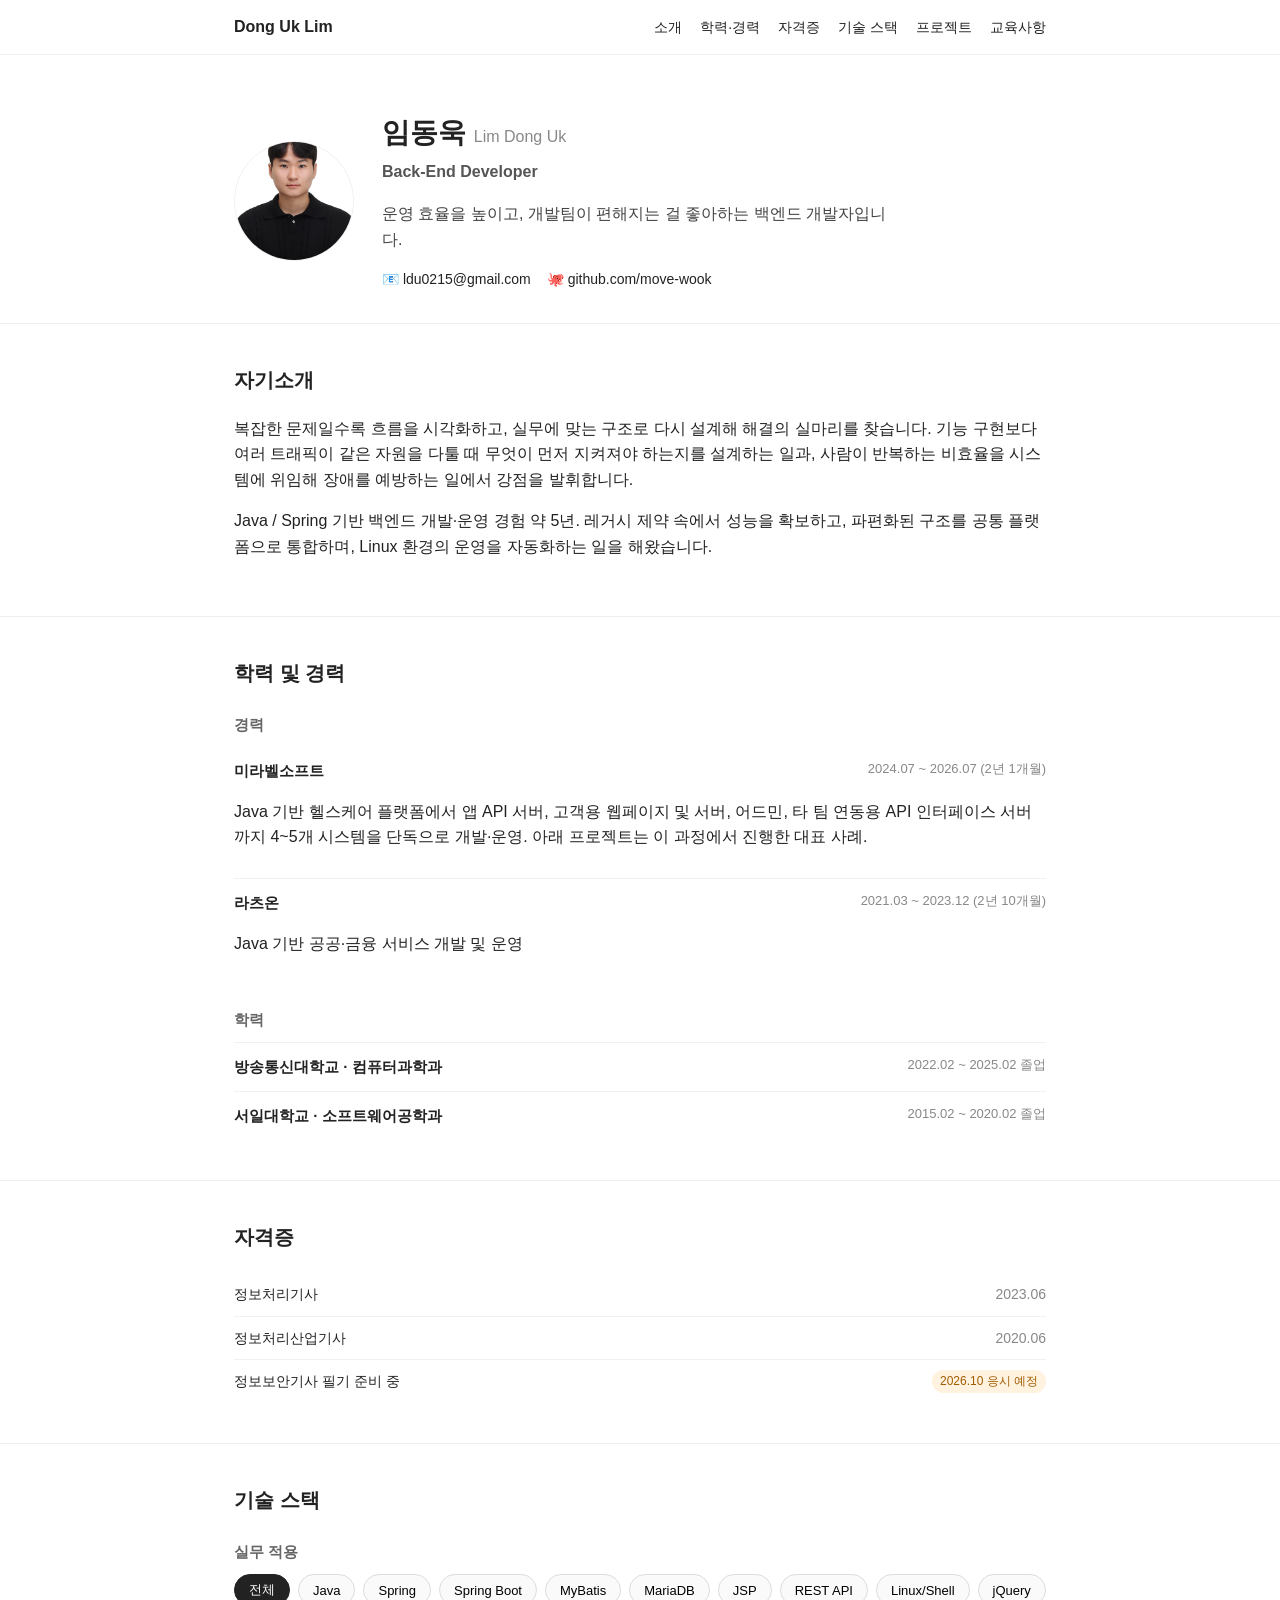
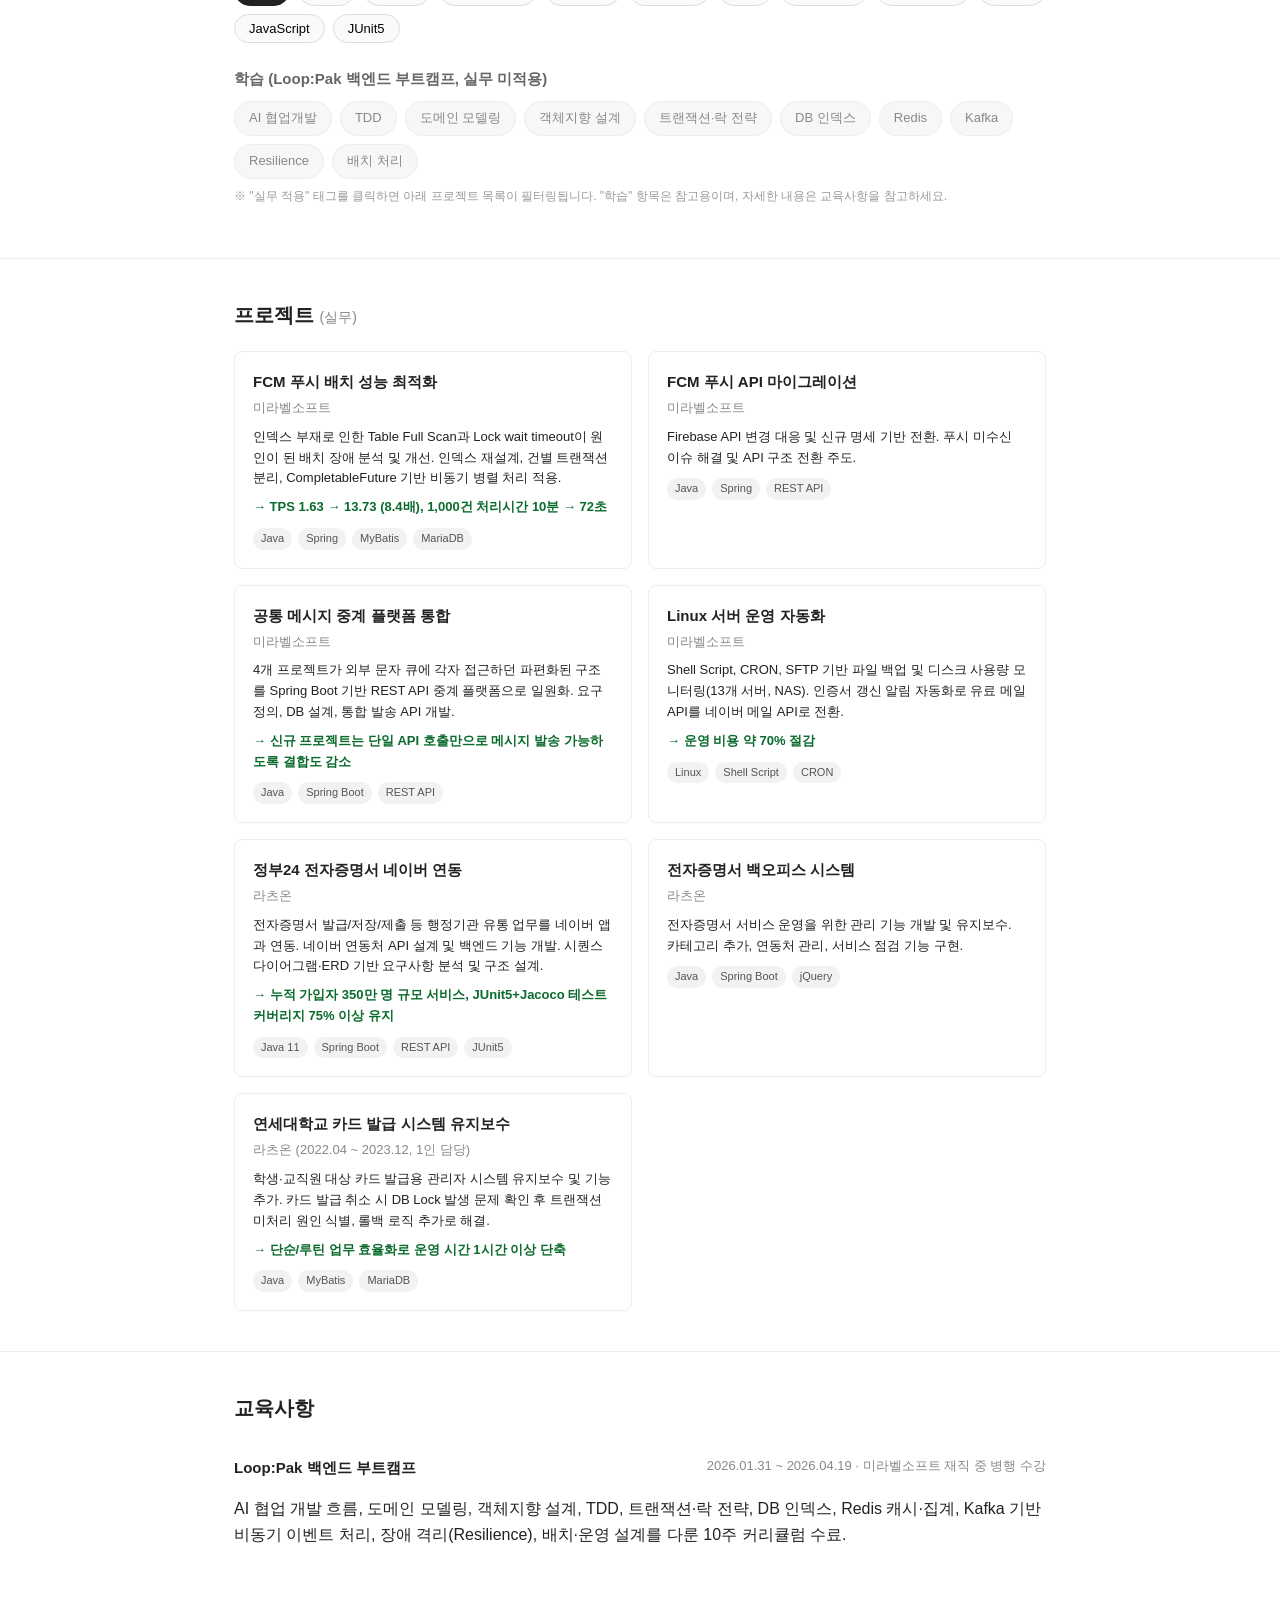
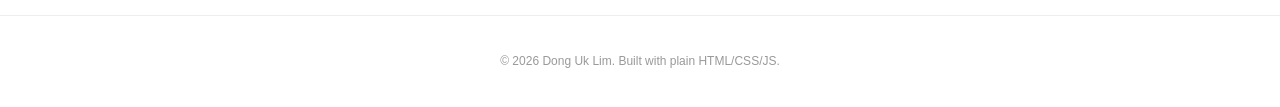
==== commit 47e5de6f: "add: 프로젝트 클릭 -> 상세페이지 연결 (정적 페이지 7개) - projects/*.html 7개 생성 (배경/원인분석/해결/결과/사용기술 구조) - 메인 카드를 <a cla" ====
--- a/index.html
+++ b/index.html
@@ -62,7 +62,9 @@
         <strong>미라벨소프트</strong>
         <span class="period">2024.07 ~ 2026.07 (2년 1개월)</span>
       </div>
-      <p>Java 기반 헬스케어 플랫폼 개발 및 운영</p>
+      <p>Java 기반 헬스케어 플랫폼에서 앱 API 서버, 고객용 웹페이지 및 서버, 어드민,
+      타 팀 연동용 API 인터페이스 서버까지 4~5개 시스템을 단독으로 개발·운영. 아래
+      프로젝트는 이 과정에서 진행한 대표 사례.</p>
     </div>
     <div class="timeline-item">
       <div class="timeline-head">
@@ -141,65 +143,79 @@
     <h2>프로젝트 <span class="section-note">(실무)</span></h2>
     <div class="project-grid" id="project-grid">
 
-      <article class="project-card" data-tags="Java Spring MyBatis MariaDB">
-        <h3>FCM 푸시 배치 성능 최적화</h3>
-        <p class="project-company">미라벨소프트</p>
-        <p>인덱스 부재로 인한 Table Full Scan과 Lock wait timeout이 원인이 된 배치 장애 분석 및 개선.
-        인덱스 재설계, 건별 트랜잭션 분리, CompletableFuture 기반 비동기 병렬 처리 적용.</p>
-        <p class="project-result">→ TPS 1.63 → 13.73 (8.4배), 1,000건 처리시간 10분 → 72초</p>
-        <div class="tag-row"><span>Java</span><span>Spring</span><span>MyBatis</span><span>MariaDB</span></div>
-      </article>
-
-      <article class="project-card" data-tags="Java Spring RestAPI">
-        <h3>FCM 푸시 API 마이그레이션</h3>
-        <p class="project-company">미라벨소프트</p>
-        <p>Firebase API 변경 대응 및 신규 명세 기반 전환. 푸시 미수신 이슈 해결 및 API 구조 전환 주도.</p>
-        <div class="tag-row"><span>Java</span><span>Spring</span><span>REST API</span></div>
-      </article>
-
-      <article class="project-card" data-tags="Java SpringBoot RestAPI">
-        <h3>공통 메시지 중계 플랫폼 통합</h3>
-        <p class="project-company">미라벨소프트</p>
-        <p>4개 프로젝트가 외부 문자 큐에 각자 접근하던 파편화된 구조를 Spring Boot 기반 REST API
-        중계 플랫폼으로 일원화. 요구정의, DB 설계, 통합 발송 API 개발.</p>
-        <p class="project-result">→ 신규 프로젝트는 단일 API 호출만으로 메시지 발송 가능하도록 결합도 감소</p>
-        <div class="tag-row"><span>Java</span><span>Spring Boot</span><span>REST API</span></div>
-      </article>
-
-      <article class="project-card" data-tags="Linux">
-        <h3>Linux 서버 운영 자동화</h3>
-        <p class="project-company">미라벨소프트</p>
-        <p>Shell Script, CRON, SFTP 기반 파일 백업 및 디스크 사용량 모니터링(13개 서버, NAS).
-        인증서 갱신 알림 자동화로 유료 메일 API를 네이버 메일 API로 전환.</p>
-        <p class="project-result">→ 운영 비용 약 70% 절감</p>
-        <div class="tag-row"><span>Linux</span><span>Shell Script</span><span>CRON</span></div>
-      </article>
-
-      <article class="project-card" data-tags="Java SpringBoot RestAPI JUnit5">
-        <h3>정부24 전자증명서 네이버 연동</h3>
-        <p class="project-company">라츠온</p>
-        <p>전자증명서 발급/저장/제출 등 행정기관 유통 업무를 네이버 앱과 연동. 네이버 연동처 API
-        설계 및 백엔드 기능 개발. 시퀀스 다이어그램·ERD 기반 요구사항 분석 및 구조 설계.</p>
-        <p class="project-result">→ 누적 가입자 350만 명 규모 서비스, JUnit5+Jacoco 테스트 커버리지 75% 이상 유지</p>
-        <div class="tag-row"><span>Java 11</span><span>Spring Boot</span><span>REST API</span><span>JUnit5</span></div>
-      </article>
-
-      <article class="project-card" data-tags="Java SpringBoot jQuery">
-        <h3>전자증명서 백오피스 시스템</h3>
-        <p class="project-company">라츠온</p>
-        <p>전자증명서 서비스 운영을 위한 관리 기능 개발 및 유지보수. 카테고리 추가, 연동처 관리,
-        서비스 점검 기능 구현.</p>
-        <div class="tag-row"><span>Java</span><span>Spring Boot</span><span>jQuery</span></div>
-      </article>
-
-      <article class="project-card" data-tags="Java MyBatis MariaDB">
-        <h3>연세대학교 카드 발급 시스템 유지보수</h3>
-        <p class="project-company">라츠온 (2022.04 ~ 2023.12, 1인 담당)</p>
-        <p>학생·교직원 대상 카드 발급용 관리자 시스템 유지보수 및 기능 추가. 카드 발급 취소 시
-        DB Lock 발생 문제 확인 후 트랜잭션 미처리 원인 식별, 롤백 로직 추가로 해결.</p>
-        <p class="project-result">→ 단순/루틴 업무 효율화로 운영 시간 1시간 이상 단축</p>
-        <div class="tag-row"><span>Java</span><span>MyBatis</span><span>MariaDB</span></div>
-      </article>
+      <a class="card-link" href="projects/fcm-batch-optimization.html">
+        <article class="project-card" data-tags="Java Spring MyBatis MariaDB">
+          <h3>FCM 푸시 배치 성능 최적화</h3>
+          <p class="project-company">미라벨소프트</p>
+          <p>인덱스 부재로 인한 Table Full Scan과 Lock wait timeout이 원인이 된 배치 장애 분석 및 개선.
+          인덱스 재설계, 건별 트랜잭션 분리, CompletableFuture 기반 비동기 병렬 처리 적용.</p>
+          <p class="project-result">→ TPS 1.63 → 13.73 (8.4배), 1,000건 처리시간 10분 → 72초</p>
+          <div class="tag-row"><span>Java</span><span>Spring</span><span>MyBatis</span><span>MariaDB</span></div>
+        </article>
+      </a>
+
+      <a class="card-link" href="projects/fcm-api-migration.html">
+        <article class="project-card" data-tags="Java Spring RestAPI">
+          <h3>FCM 푸시 API 마이그레이션</h3>
+          <p class="project-company">미라벨소프트</p>
+          <p>Firebase API 변경 대응 및 신규 명세 기반 전환. 푸시 미수신 이슈 해결 및 API 구조 전환 주도.</p>
+          <div class="tag-row"><span>Java</span><span>Spring</span><span>REST API</span></div>
+        </article>
+      </a>
+
+      <a class="card-link" href="projects/message-platform.html">
+        <article class="project-card" data-tags="Java SpringBoot RestAPI">
+          <h3>공통 메시지 중계 플랫폼 통합</h3>
+          <p class="project-company">미라벨소프트</p>
+          <p>4개 프로젝트가 외부 문자 큐에 각자 접근하던 파편화된 구조를 Spring Boot 기반 REST API
+          중계 플랫폼으로 일원화. 요구정의, DB 설계, 통합 발송 API 개발.</p>
+          <p class="project-result">→ 신규 프로젝트는 단일 API 호출만으로 메시지 발송 가능하도록 결합도 감소</p>
+          <div class="tag-row"><span>Java</span><span>Spring Boot</span><span>REST API</span></div>
+        </article>
+      </a>
+
+      <a class="card-link" href="projects/linux-automation.html">
+        <article class="project-card" data-tags="Linux">
+          <h3>Linux 서버 운영 자동화</h3>
+          <p class="project-company">미라벨소프트</p>
+          <p>Shell Script, CRON, SFTP 기반 파일 백업 및 디스크 사용량 모니터링(13개 서버, NAS).
+          인증서 갱신 알림 자동화로 유료 메일 API를 네이버 메일 API로 전환.</p>
+          <p class="project-result">→ 운영 비용 약 70% 절감</p>
+          <div class="tag-row"><span>Linux</span><span>Shell Script</span><span>CRON</span></div>
+        </article>
+      </a>
+
+      <a class="card-link" href="projects/gov24-naver.html">
+        <article class="project-card" data-tags="Java SpringBoot RestAPI JUnit5">
+          <h3>정부24 전자증명서 네이버 연동</h3>
+          <p class="project-company">라츠온</p>
+          <p>전자증명서 발급/저장/제출 등 행정기관 유통 업무를 네이버 앱과 연동. 네이버 연동처 API
+          설계 및 백엔드 기능 개발. 시퀀스 다이어그램·ERD 기반 요구사항 분석 및 구조 설계.</p>
+          <p class="project-result">→ 누적 가입자 350만 명 규모 서비스, JUnit5+Jacoco 테스트 커버리지 75% 이상 유지</p>
+          <div class="tag-row"><span>Java 11</span><span>Spring Boot</span><span>REST API</span><span>JUnit5</span></div>
+        </article>
+      </a>
+
+      <a class="card-link" href="projects/certificate-backoffice.html">
+        <article class="project-card" data-tags="Java SpringBoot jQuery">
+          <h3>전자증명서 백오피스 시스템</h3>
+          <p class="project-company">라츠온</p>
+          <p>전자증명서 서비스 운영을 위한 관리 기능 개발 및 유지보수. 카테고리 추가, 연동처 관리,
+          서비스 점검 기능 구현.</p>
+          <div class="tag-row"><span>Java</span><span>Spring Boot</span><span>jQuery</span></div>
+        </article>
+      </a>
+
+      <a class="card-link" href="projects/yonsei-card.html">
+        <article class="project-card" data-tags="Java MyBatis MariaDB">
+          <h3>연세대학교 카드 발급 시스템 유지보수</h3>
+          <p class="project-company">라츠온 (2022.04 ~ 2023.12, 1인 담당)</p>
+          <p>학생·교직원 대상 카드 발급용 관리자 시스템 유지보수 및 기능 추가. 카드 발급 취소 시
+          DB Lock 발생 문제 확인 후 트랜잭션 미처리 원인 식별, 롤백 로직 추가로 해결.</p>
+          <p class="project-result">→ 단순/루틴 업무 효율화로 운영 시간 1시간 이상 단축</p>
+          <div class="tag-row"><span>Java</span><span>MyBatis</span><span>MariaDB</span></div>
+        </article>
+      </a>
 
     </div>
   </div>
--- a/css/style.css
+++ b/css/style.css
@@ -238,10 +238,24 @@
   gap: 16px;
 }
 
+/* <a>가 grid 아이템 크기 계산에 끼어들지 않도록 함 (실제 아이템은 .project-card) */
+.card-link {
+  display: contents;
+  text-decoration: none;
+  color: inherit;
+}
+
 .project-card {
   border: 1px solid #eee;
   border-radius: 8px;
   padding: 18px;
+  transition: box-shadow .15s ease, transform .15s ease;
+}
+
+.card-link:hover .project-card {
+  box-shadow: 0 2px 10px rgba(0, 0, 0, .08);
+  transform: translateY(-2px);
+  cursor: pointer;
 }
 
 .project-card h3 {
@@ -297,3 +311,64 @@
     display: none;
   }
 }
+
+/* ------------------------------------------------------------
+   프로젝트 상세 페이지 (projects/*.html)
+------------------------------------------------------------ */
+
+.detail {
+  padding: 48px 0 64px;
+}
+
+.detail-inner {
+  max-width: 700px;
+  margin: 0 auto;
+  padding: 0 24px;
+}
+
+.detail-company {
+  color: #888;
+  font-size: 13px;
+  margin: 0 0 6px;
+}
+
+.detail-inner h1 {
+  font-size: 24px;
+  margin: 0 0 16px;
+}
+
+.detail-inner h2 {
+  font-size: 16px;
+  margin: 32px 0 10px;
+  padding-top: 16px;
+  border-top: 1px solid #f0f0f0;
+}
+
+.detail-inner h2:first-of-type {
+  border-top: none;
+  padding-top: 0;
+}
+
+.detail-inner p,
+.detail-inner ul {
+  font-size: 14px;
+  margin: 0 0 8px;
+}
+
+.detail-inner ul {
+  padding-left: 20px;
+}
+
+.detail-inner li {
+  margin-bottom: 6px;
+}
+
+.back-link {
+  display: inline-block;
+  margin-top: 32px;
+  font-size: 13px;
+  color: #555;
+  border-top: 1px solid #eee;
+  padding-top: 16px;
+  width: 100%;
+}
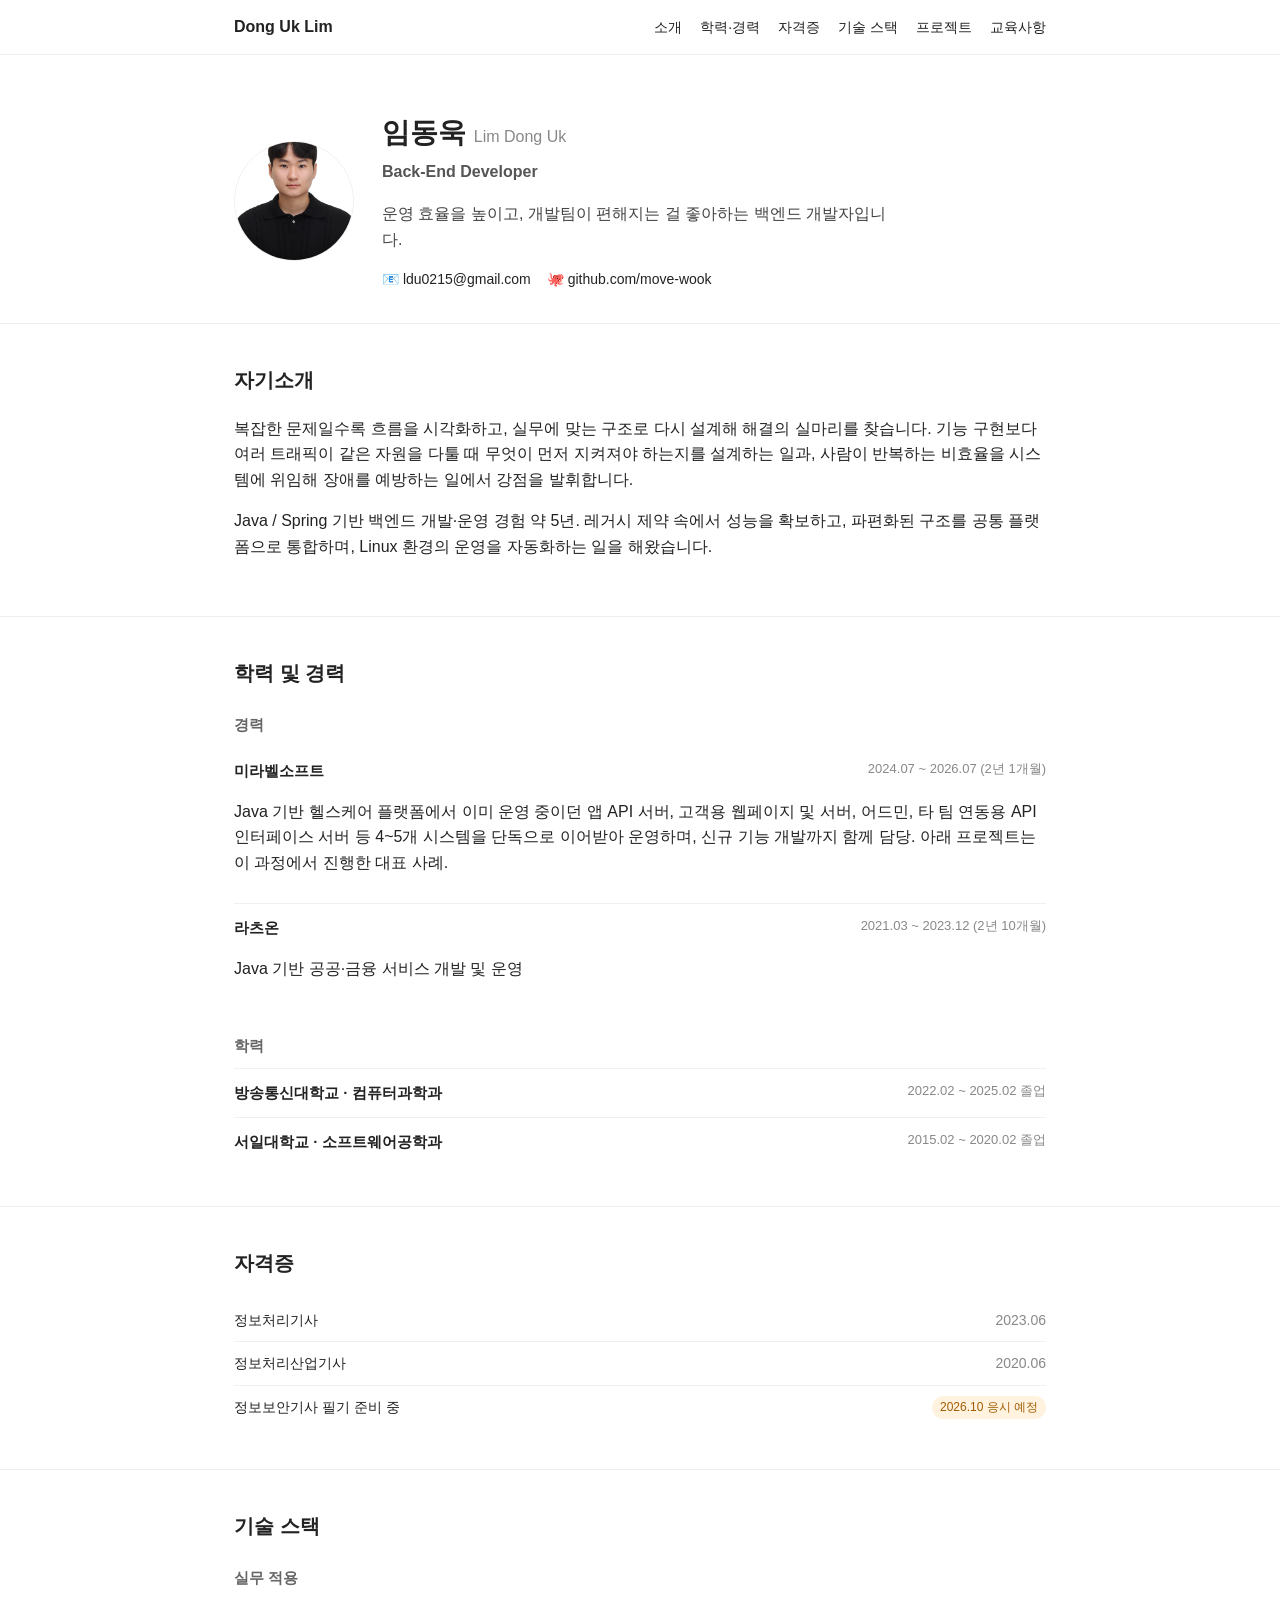
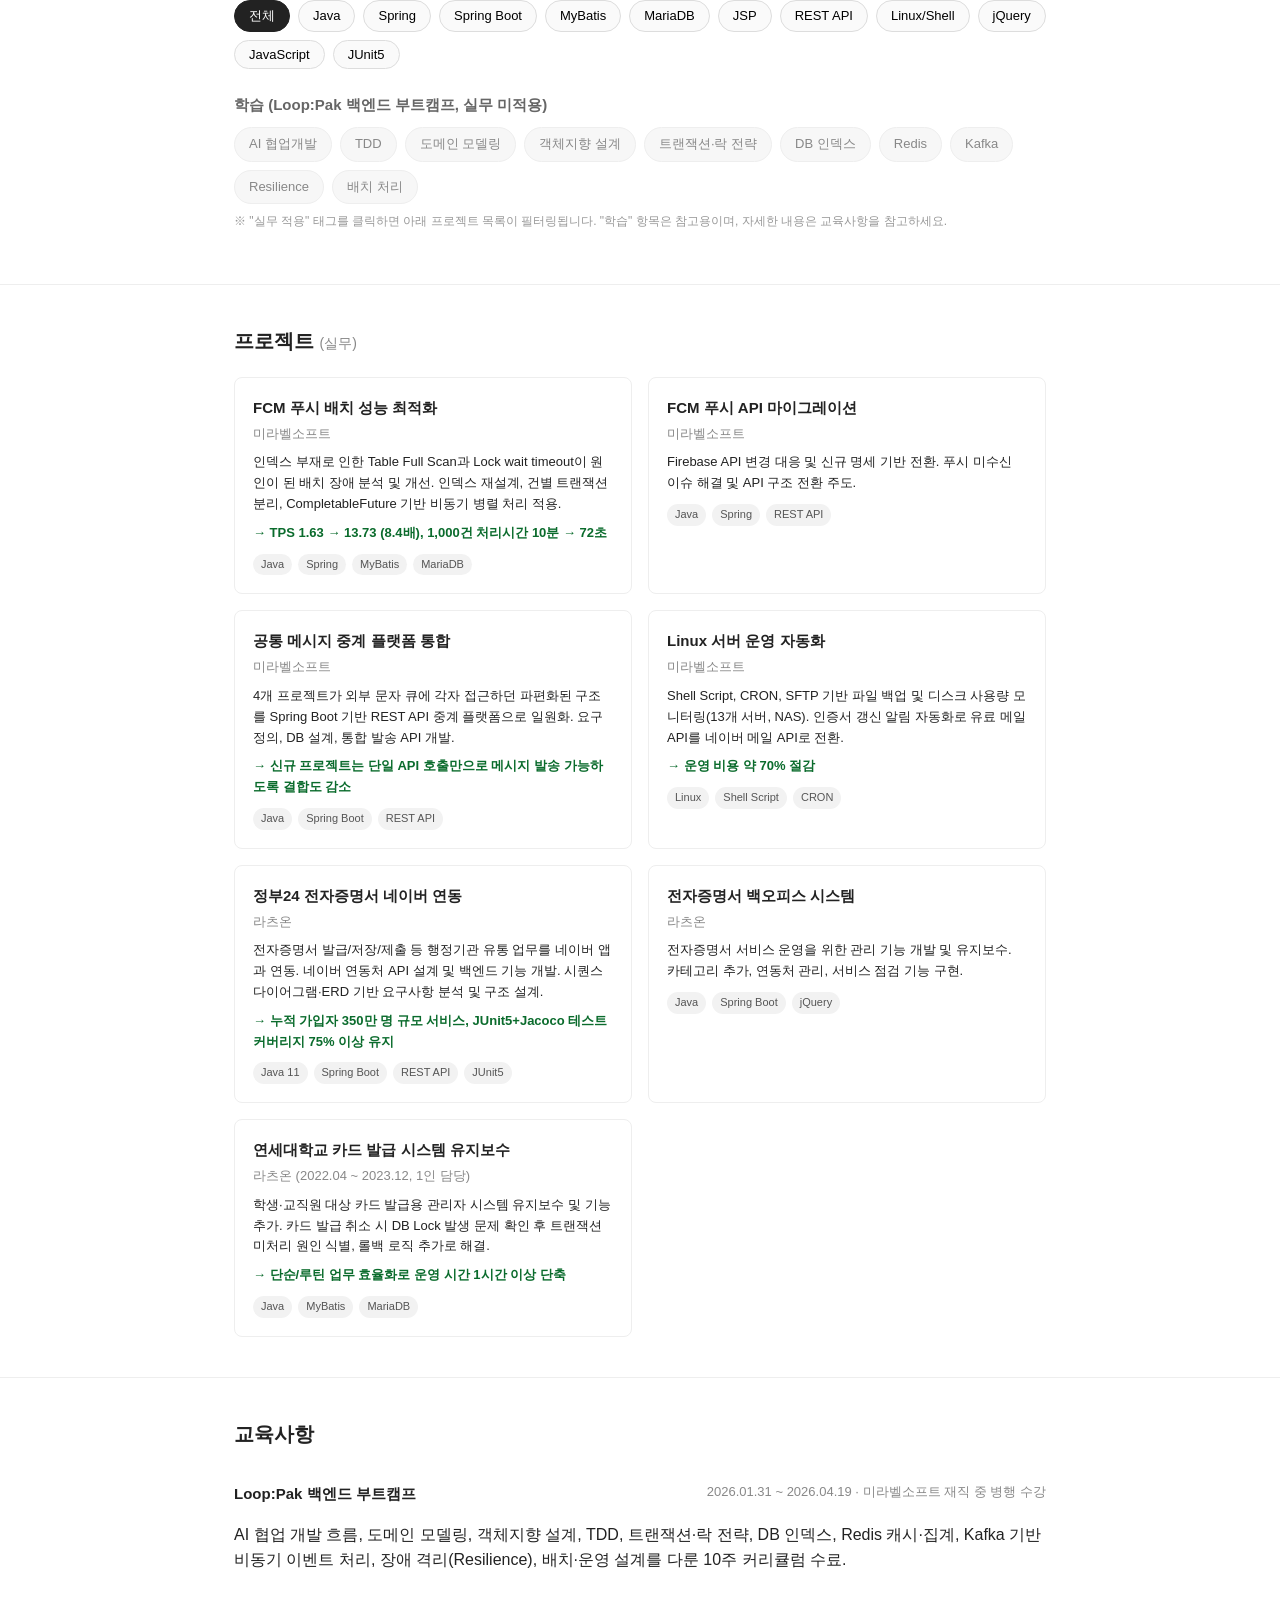
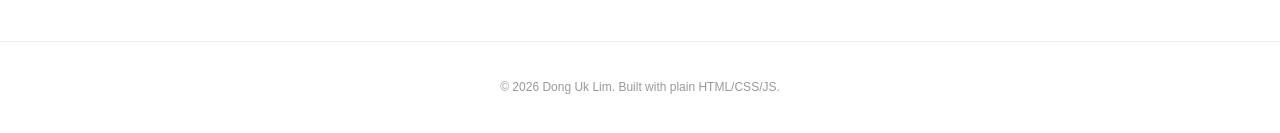
==== commit 70392f22: "fix: 미라벨소프트 경력 요약 뉘앙스 정정 '단독으로 개발·운영' -> '이미 운영 중이던 시스템을 단독으로 이어받아 운영하며 신규 기능 개발까지 담당'. 처음부터 혼자 만든 것" ====
--- a/index.html
+++ b/index.html
@@ -62,9 +62,9 @@
         <strong>미라벨소프트</strong>
         <span class="period">2024.07 ~ 2026.07 (2년 1개월)</span>
       </div>
-      <p>Java 기반 헬스케어 플랫폼에서 앱 API 서버, 고객용 웹페이지 및 서버, 어드민,
-      타 팀 연동용 API 인터페이스 서버까지 4~5개 시스템을 단독으로 개발·운영. 아래
-      프로젝트는 이 과정에서 진행한 대표 사례.</p>
+      <p>Java 기반 헬스케어 플랫폼에서 이미 운영 중이던 앱 API 서버, 고객용 웹페이지 및 서버,
+      어드민, 타 팀 연동용 API 인터페이스 서버 등 4~5개 시스템을 단독으로 이어받아 운영하며,
+      신규 기능 개발까지 함께 담당. 아래 프로젝트는 이 과정에서 진행한 대표 사례.</p>
     </div>
     <div class="timeline-item">
       <div class="timeline-head">
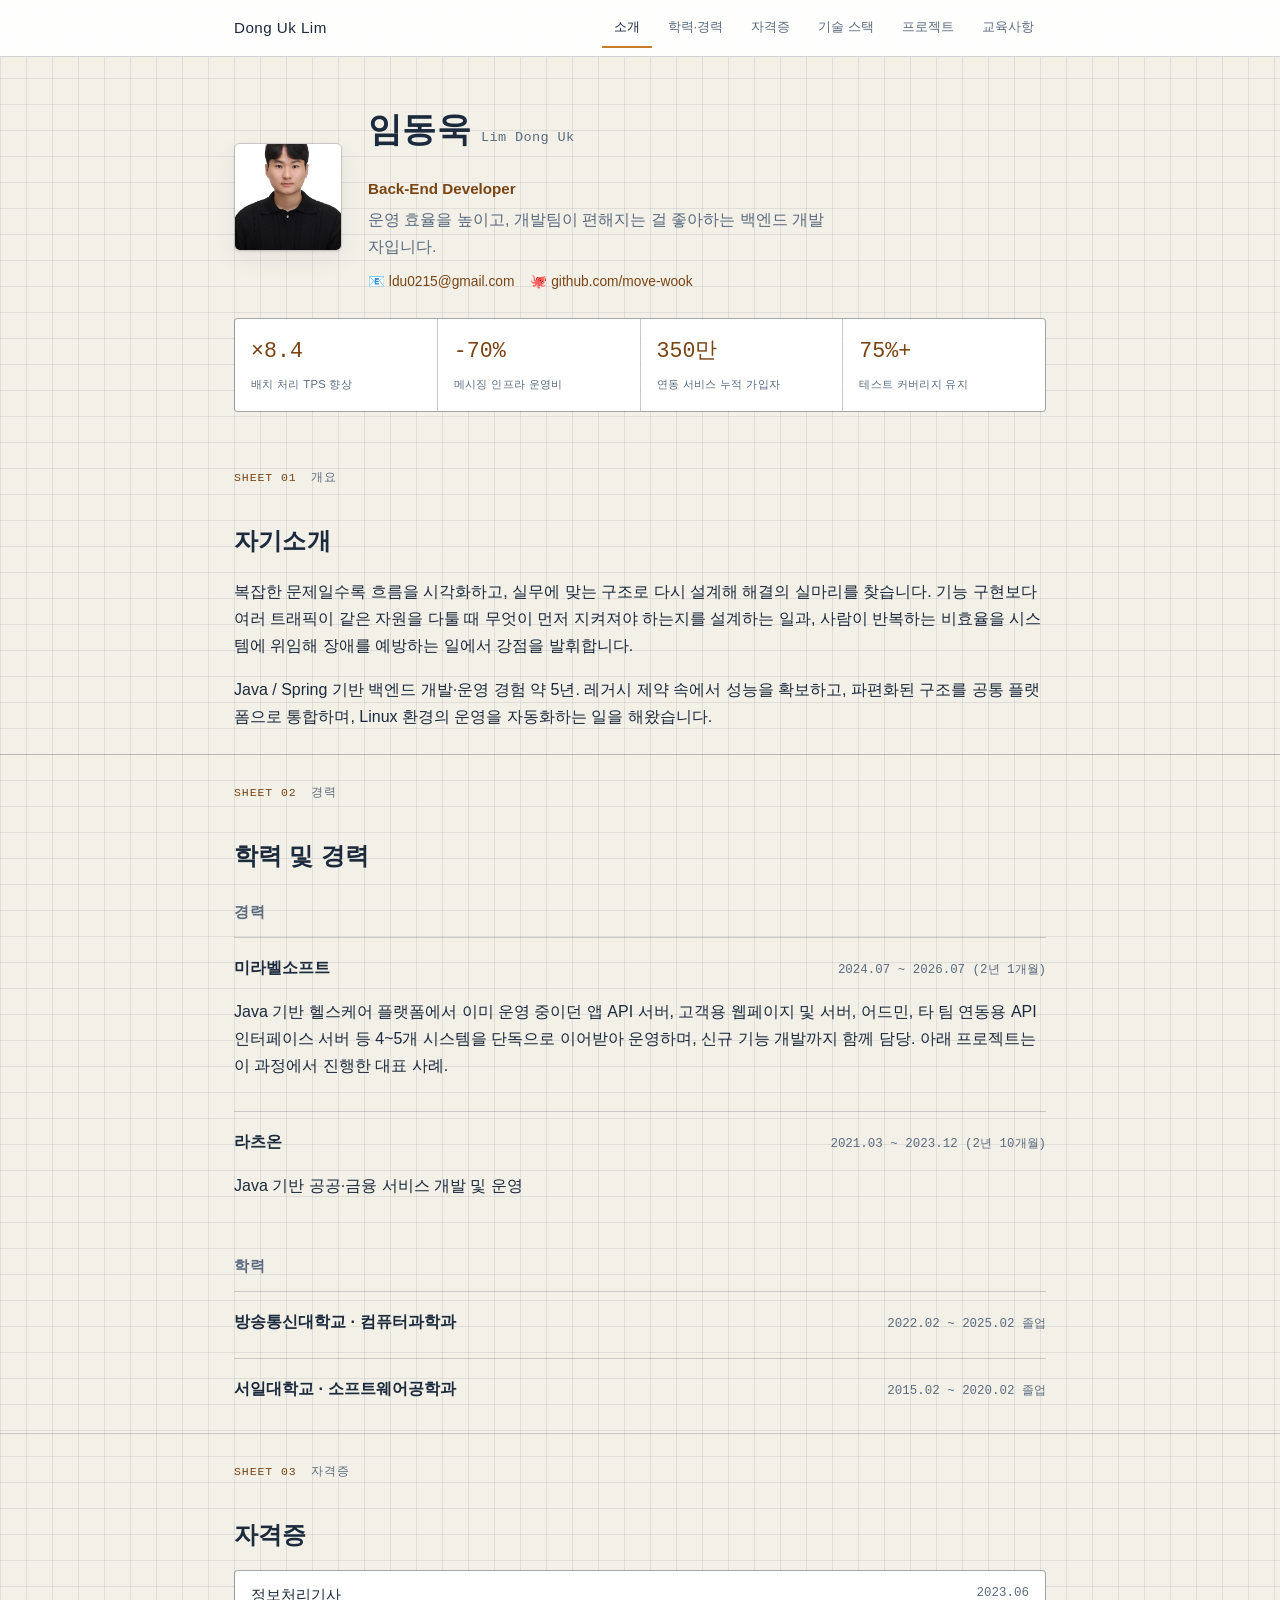
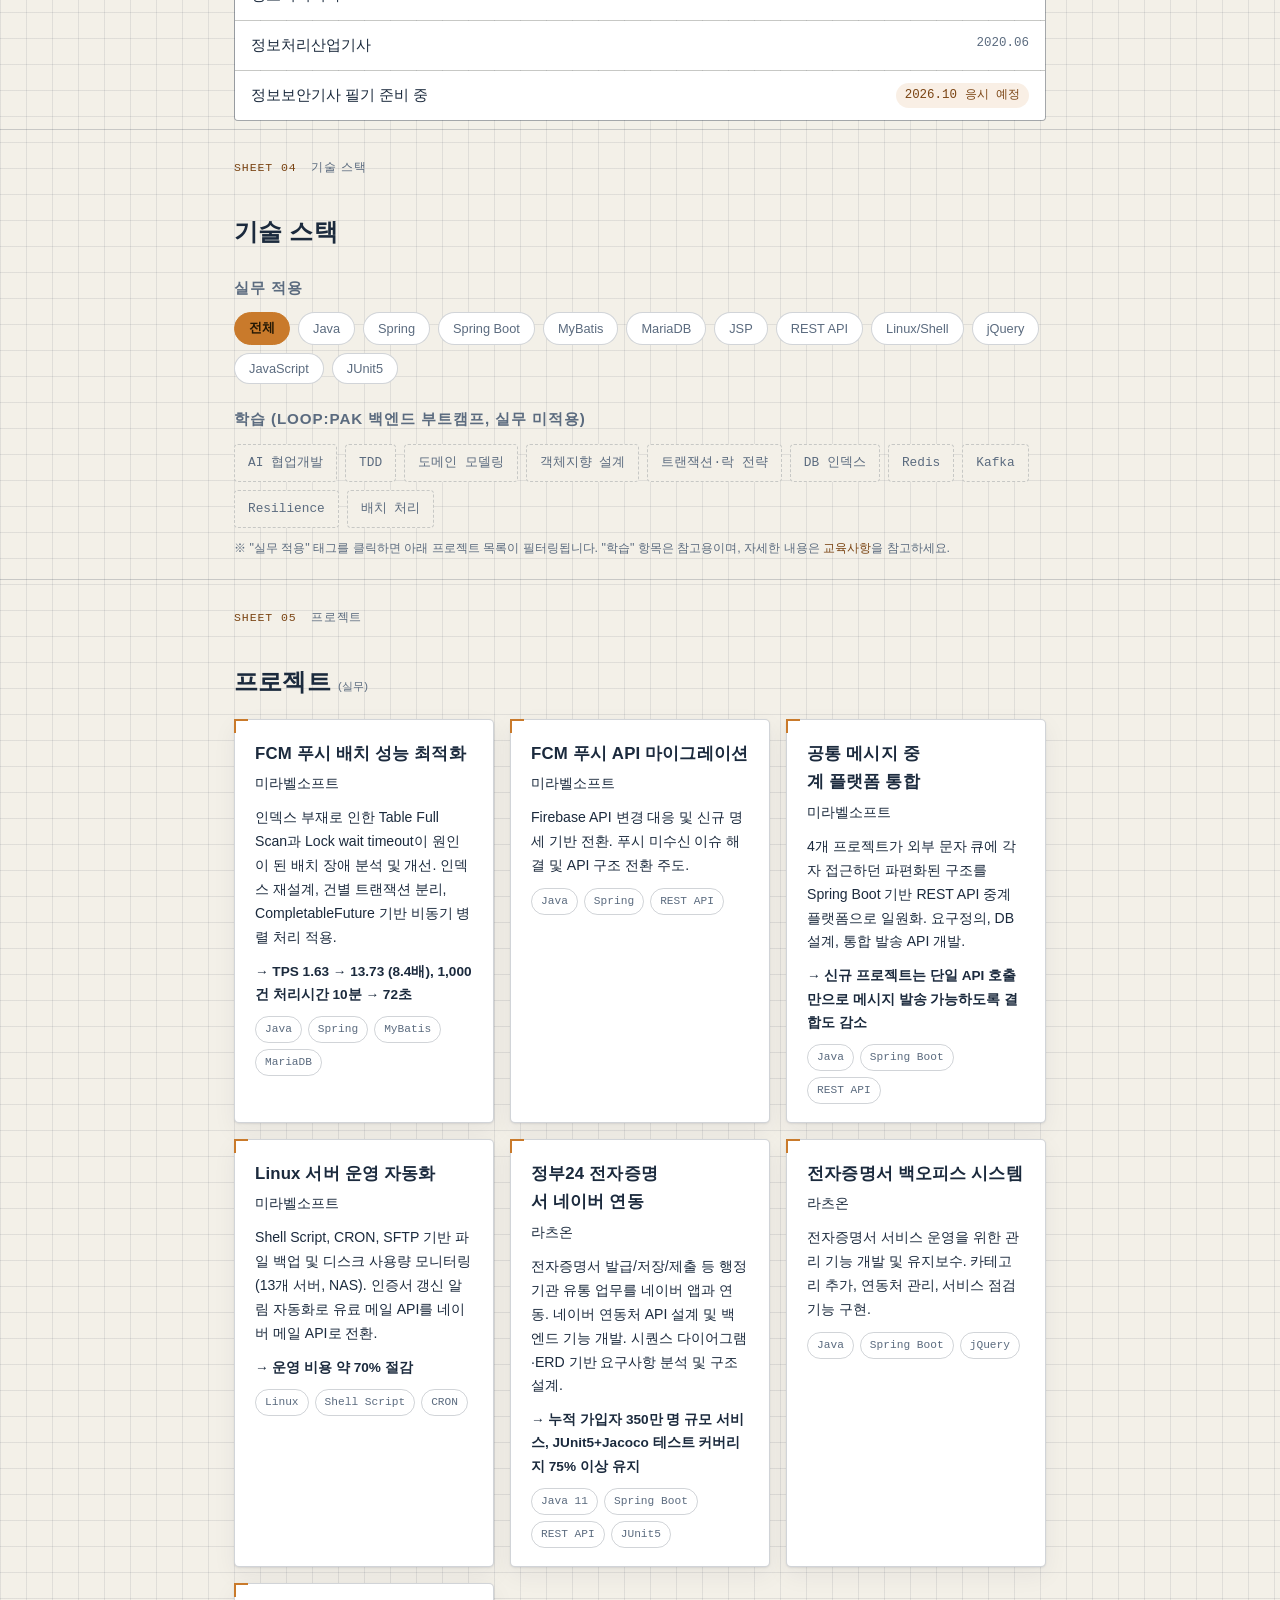
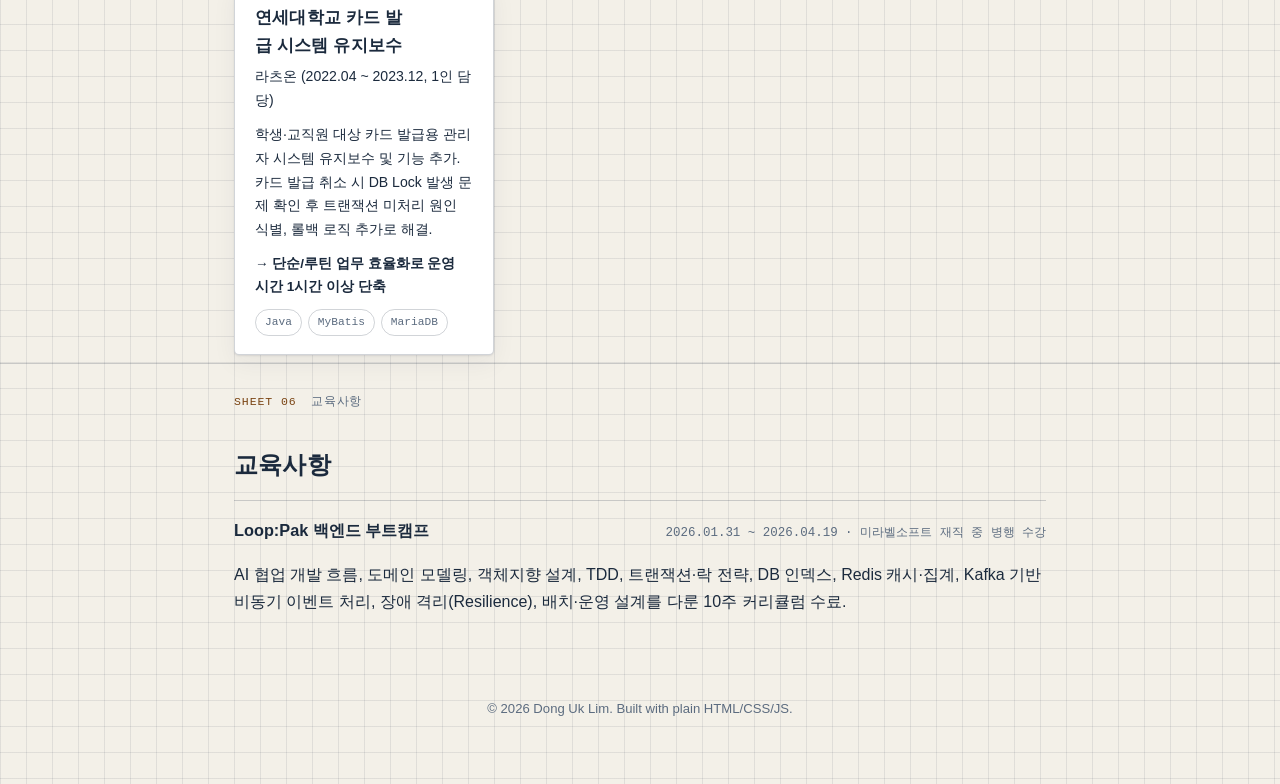
==== commit e3fb8d2f: "디자인 폴리싱: 설계 도면(블루프린트) 컨셉 적용 - 다크/라이트 테마 대응 블루프린트 색상 토큰, 컨덴스드/모노 타이포 도입 - 각 섹션에 SHEET 번호·타이틀블록, 핵심 지표" ====
--- a/index.html
+++ b/index.html
@@ -35,10 +35,19 @@
       </ul>
     </div>
   </div>
+  <div class="profile-inner">
+    <div class="spec-strip">
+      <div class="spec-cell"><span class="stat-value">×8.4</span><span class="stat-label">배치 처리 TPS 향상</span></div>
+      <div class="spec-cell"><span class="stat-value">-70%</span><span class="stat-label">메시징 인프라 운영비</span></div>
+      <div class="spec-cell"><span class="stat-value">350만</span><span class="stat-label">연동 서비스 누적 가입자</span></div>
+      <div class="spec-cell"><span class="stat-value">75%+</span><span class="stat-label">테스트 커버리지 유지</span></div>
+    </div>
+  </div>
 </header>
 
-<section class="section" id="about-text">
-  <div class="section-inner">
+<section class="section sheet-frame" id="about-text">
+  <div class="section-inner">
+    <div class="sheet-label"><span class="sheet-no">SHEET 01</span><span>개요</span></div>
     <h2>자기소개</h2>
     <p>
       복잡한 문제일수록 흐름을 시각화하고, 실무에 맞는 구조로 다시 설계해 해결의 실마리를 찾습니다.
@@ -52,8 +61,9 @@
   </div>
 </section>
 
-<section class="section" id="career">
-  <div class="section-inner">
+<section class="section sheet-frame" id="career">
+  <div class="section-inner">
+    <div class="sheet-label"><span class="sheet-no">SHEET 02</span><span>경력</span></div>
     <h2>학력 및 경력</h2>
 
     <h3 class="sub-heading">경력</h3>
@@ -90,8 +100,9 @@
   </div>
 </section>
 
-<section class="section" id="certs">
-  <div class="section-inner">
+<section class="section sheet-frame" id="certs">
+  <div class="section-inner">
+    <div class="sheet-label"><span class="sheet-no">SHEET 03</span><span>자격증</span></div>
     <h2>자격증</h2>
     <ul class="cert-list">
       <li><span class="cert-name">정보처리기사</span><span class="cert-date">2023.06</span></li>
@@ -101,8 +112,9 @@
   </div>
 </section>
 
-<section class="section" id="stack">
-  <div class="section-inner">
+<section class="section sheet-frame" id="stack">
+  <div class="section-inner">
+    <div class="sheet-label"><span class="sheet-no">SHEET 04</span><span>기술 스택</span></div>
     <h2>기술 스택</h2>
 
     <h3 class="sub-heading">실무 적용</h3>
@@ -138,8 +150,9 @@
   </div>
 </section>
 
-<section class="section" id="projects">
-  <div class="section-inner">
+<section class="section sheet-frame" id="projects">
+  <div class="section-inner">
+    <div class="sheet-label"><span class="sheet-no">SHEET 05</span><span>프로젝트</span></div>
     <h2>프로젝트 <span class="section-note">(실무)</span></h2>
     <div class="project-grid" id="project-grid">
 
@@ -221,8 +234,9 @@
   </div>
 </section>
 
-<section class="section" id="education">
-  <div class="section-inner">
+<section class="section sheet-frame" id="education">
+  <div class="section-inner">
+    <div class="sheet-label"><span class="sheet-no">SHEET 06</span><span>교육사항</span></div>
     <h2>교육사항</h2>
     <div class="timeline-item">
       <div class="timeline-head">
--- a/css/style.css
+++ b/css/style.css
@@ -1,374 +1,272 @@
 /* ------------------------------------------------------------
-   최소 베이스라인 스타일. 디자인 폴리싱은 별도 작업으로 미룸.
-   목적: 구조를 읽기 쉽게 보여주는 정도까지만.
+   임동욱 포트폴리오 — "설계 도면(Drawing Set)" 디자인 시스템
+   시스템을 설계/문서화해온 이력을 도면집 형식의 비주얼로 표현.
 ------------------------------------------------------------ */
 
-* {
-  box-sizing: border-box;
+:root {
+  --bg: #F3F0E8;
+  --bg-elevated: #FFFFFF;
+  --grid-line: rgba(27,42,61,0.09);
+  --ink: #1B2A3D;
+  --ink-muted: #5B6B7F;
+  --border: rgba(27,42,61,0.2);
+  --accent: #C97A2B;
+  --accent-ink: #7A4413;
+  --accent-soft: rgba(201,122,43,0.12);
+  --good: #1F7A67;
+  --good-soft: rgba(31,122,103,0.12);
+  --warn: #B23B2E;
+  --warn-soft: rgba(178,59,46,0.1);
+  --shadow: 0 1px 2px rgba(27,42,61,0.1), 0 8px 24px rgba(27,42,61,0.06);
+}
+@media (prefers-color-scheme: dark) {
+  :root {
+    --bg: #0E1B2B;
+    --bg-elevated: #142033;
+    --grid-line: rgba(160,190,220,0.09);
+    --ink: #EDEFF2;
+    --ink-muted: #92A2B8;
+    --border: rgba(160,190,220,0.18);
+    --accent: #F2A93B;
+    --accent-ink: #FFD98A;
+    --accent-soft: rgba(242,169,59,0.14);
+    --good: #4FC3B0;
+    --good-soft: rgba(79,195,176,0.14);
+    --warn: #E2685A;
+    --warn-soft: rgba(226,104,90,0.14);
+    --shadow: 0 1px 2px rgba(0,0,0,0.5), 0 12px 32px rgba(0,0,0,0.35);
+  }
+}
+:root[data-theme="dark"] {
+  --bg: #0E1B2B; --bg-elevated: #142033; --grid-line: rgba(160,190,220,0.09);
+  --ink: #EDEFF2; --ink-muted: #92A2B8; --border: rgba(160,190,220,0.18);
+  --accent: #F2A93B; --accent-ink: #FFD98A; --accent-soft: rgba(242,169,59,0.14);
+  --good: #4FC3B0; --good-soft: rgba(79,195,176,0.14);
+  --warn: #E2685A; --warn-soft: rgba(226,104,90,0.14);
+  --shadow: 0 1px 2px rgba(0,0,0,0.5), 0 12px 32px rgba(0,0,0,0.35);
+}
+:root[data-theme="light"] {
+  --bg: #F3F0E8; --bg-elevated: #FFFFFF; --grid-line: rgba(27,42,61,0.09);
+  --ink: #1B2A3D; --ink-muted: #5B6B7F; --border: rgba(27,42,61,0.2);
+  --accent: #C97A2B; --accent-ink: #7A4413; --accent-soft: rgba(201,122,43,0.12);
+  --good: #1F7A67; --good-soft: rgba(31,122,103,0.12);
+  --warn: #B23B2E; --warn-soft: rgba(178,59,46,0.1);
+  --shadow: 0 1px 2px rgba(27,42,61,0.1), 0 8px 24px rgba(27,42,61,0.06);
+}
+
+* { box-sizing: border-box; }
+html { scroll-behavior: smooth; }
+@media (prefers-reduced-motion: reduce) {
+  html { scroll-behavior: auto; }
+  * { animation-duration: 0.01ms !important; transition-duration: 0.01ms !important; }
 }
 
 body {
   margin: 0;
-  font-family: -apple-system, BlinkMacSystemFont, "Apple SD Gothic Neo", "Segoe UI", sans-serif;
-  color: #222;
-  background: #fff;
-  line-height: 1.6;
-}
-
-a {
-  color: inherit;
-  text-decoration: none;
-}
-
-.section-inner,
-.nav-inner,
-.profile-inner {
+  background:
+    linear-gradient(var(--grid-line) 1px, transparent 1px) 0 0 / 26px 26px,
+    linear-gradient(90deg, var(--grid-line) 1px, transparent 1px) 0 0 / 26px 26px,
+    var(--bg);
+  color: var(--ink);
+  font-family: -apple-system, BlinkMacSystemFont, "Segoe UI", "Apple SD Gothic Neo", "Malgun Gothic", "Noto Sans KR", Roboto, sans-serif;
+  line-height: 1.7;
+  -webkit-font-smoothing: antialiased;
+}
+
+h1, h2, h3 {
+  font-family: "Bahnschrift", "SF Compact Rounded", "Roboto Condensed", "Apple SD Gothic Neo", "Malgun Gothic", sans-serif;
+  font-stretch: condensed;
+  letter-spacing: 0.01em;
+  text-wrap: balance;
+  color: var(--ink);
+  margin: 0 0 14px;
+}
+
+.mono, .period, .sheet-no, .stat-value, .tag-row span, .cert-date, .stack-tag, .tag-badge {
+  font-family: "SF Mono", "Cascadia Code", Consolas, "D2Coding", "Roboto Mono", monospace;
+}
+
+a { color: var(--accent-ink); text-decoration: none; }
+a:hover { color: var(--accent); }
+a:focus-visible, button:focus-visible { outline: 2px solid var(--accent); outline-offset: 3px; border-radius: 2px; }
+
+.section-inner, .nav-inner, .profile-inner, .detail-inner {
   max-width: 860px;
   margin: 0 auto;
   padding: 0 24px;
 }
 
-/* nav */
+/* ---- nav ---- */
 .nav {
   position: sticky;
   top: 0;
-  background: #fff;
-  border-bottom: 1px solid #eee;
+  background: color-mix(in srgb, var(--bg-elevated) 92%, transparent);
+  backdrop-filter: blur(6px);
+  border-bottom: 1px solid var(--border);
   z-index: 10;
 }
-
-.nav-inner {
+.nav-inner { display: flex; align-items: center; justify-content: space-between; gap: 16px; height: 56px; flex-wrap: wrap; }
+.nav-logo { font-family: "Bahnschrift", "Roboto Condensed", sans-serif; font-stretch: condensed; font-size: 0.95rem; letter-spacing: 0.03em; color: var(--ink); }
+.nav-links { list-style: none; display: flex; gap: 4px; margin: 0; padding: 0; overflow-x: auto; }
+.nav-links a {
+  display: block;
+  padding: 8px 12px;
+  font-size: 0.84rem;
+  color: var(--ink-muted);
+  border-bottom: 2px solid transparent;
+  white-space: nowrap;
+}
+.nav-links a:hover, .nav-links a.active { color: var(--ink); border-bottom-color: var(--accent); }
+
+/* ---- sheet framing (used to wrap each major section) ---- */
+.sheet-frame {
+  position: relative;
+  border-top: 1px solid var(--border);
+}
+.sheet-frame:first-of-type { border-top: none; }
+.sheet-label {
   display: flex;
-  align-items: center;
-  justify-content: space-between;
-  padding-top: 14px;
-  padding-bottom: 14px;
-}
-
-.nav-logo {
-  font-weight: 700;
-}
-
-.nav-links {
-  list-style: none;
-  display: flex;
-  gap: 18px;
-  margin: 0;
-  padding: 0;
-  font-size: 14px;
-}
-
-/* profile header */
-.profile {
-  padding: 56px 0 32px;
-  border-bottom: 1px solid #eee;
-}
-
-.profile-flex {
-  display: flex;
-  align-items: center;
-  gap: 28px;
-  flex-wrap: wrap;
-}
-
+  gap: 14px;
+  align-items: baseline;
+  color: var(--ink-muted);
+  font-size: 0.72rem;
+  letter-spacing: 0.08em;
+  padding-top: 28px;
+  margin-bottom: 6px;
+}
+.sheet-label .sheet-no { color: var(--accent-ink); }
+
+/* ---- profile header ---- */
+.profile { padding: 44px 0 20px; }
+.profile-flex { display: flex; gap: 26px; align-items: center; flex-wrap: wrap; }
 .profile-photo {
-  width: 120px;
-  height: 120px;
-  border-radius: 50%;
-  object-fit: cover;
-  border: 1px solid #eee;
-  flex-shrink: 0;
-}
-
-.profile h1 {
-  margin: 0 0 4px;
-  font-size: 28px;
-}
-
-.en-name {
-  font-weight: 400;
-  color: #888;
-  font-size: 16px;
-}
-
-.role {
-  color: #555;
-  margin: 0 0 12px;
-  font-weight: 600;
-}
-
-.tagline {
-  color: #444;
-  max-width: 520px;
-}
-
-.contact {
-  list-style: none;
-  padding: 0;
-  margin: 16px 0 0;
-  display: flex;
-  gap: 16px;
-  font-size: 14px;
-}
-
-/* generic section */
-.section {
-  padding: 40px 0;
-  border-bottom: 1px solid #eee;
-}
-
-.section h2 {
-  font-size: 20px;
-  margin: 0 0 20px;
-}
-
-.section-note {
-  font-weight: 400;
-  color: #888;
-  font-size: 14px;
-}
-
-.sub-heading {
-  font-size: 15px;
-  color: #666;
-  margin: 24px 0 10px;
-}
-
-/* career timeline */
-.timeline-item {
-  padding: 12px 0;
-  border-top: 1px solid #f0f0f0;
-}
-
-.timeline-item:first-of-type {
-  border-top: none;
-}
-
-.timeline-head {
-  display: flex;
-  justify-content: space-between;
-  flex-wrap: wrap;
-  gap: 8px;
-}
-
-.timeline-head strong {
-  font-size: 15px;
-}
-
-.period {
-  color: #888;
-  font-size: 13px;
-}
-
-/* certs */
-.cert-list {
-  list-style: none;
-  padding: 0;
-  margin: 0;
-}
-
-.cert-list li {
-  display: flex;
-  justify-content: space-between;
-  padding: 10px 0;
-  border-top: 1px solid #f0f0f0;
-  font-size: 14px;
-}
-
-.cert-list li:first-child {
-  border-top: none;
-}
-
-.cert-date {
-  color: #888;
-}
-
-.cert-date.badge {
-  color: #a15c00;
-  background: #fff3e0;
-  padding: 2px 8px;
-  border-radius: 999px;
-  font-size: 12px;
-}
-
-/* stack filter buttons */
-.stack-list {
-  display: flex;
-  flex-wrap: wrap;
-  gap: 8px;
-  margin-bottom: 8px;
-}
-
+  width: 108px; height: 108px; border-radius: 6px; object-fit: cover;
+  border: 1px solid var(--border); box-shadow: var(--shadow);
+}
+.profile h1 { font-size: clamp(1.6rem, 4vw, 2.1rem); display: inline-flex; gap: 10px; align-items: baseline; flex-wrap: wrap; }
+.en-name { font-family: "SF Mono", Consolas, monospace; font-size: 0.85rem; color: var(--ink-muted); font-weight: 400; }
+.role { font-size: 0.95rem; color: var(--accent-ink); margin: 4px 0; font-weight: 600; }
+.tagline { color: var(--ink-muted); max-width: 52ch; margin: 4px 0 10px; }
+.contact { list-style: none; display: flex; gap: 16px; padding: 0; margin: 0; font-size: 0.86rem; flex-wrap: wrap; }
+
+/* ---- spec strip (key metrics) ---- */
+.spec-strip {
+  display: grid;
+  grid-template-columns: repeat(auto-fit, minmax(130px, 1fr));
+  gap: 1px;
+  background: var(--border);
+  border: 1px solid var(--border);
+  border-radius: 4px;
+  overflow: hidden;
+  margin: 24px 0 8px;
+}
+.spec-cell { background: var(--bg-elevated); padding: 14px 16px; }
+.stat-value { display: block; font-size: 1.35rem; color: var(--accent-ink); font-variant-numeric: tabular-nums; }
+.stat-label { font-size: 0.7rem; color: var(--ink-muted); letter-spacing: 0.03em; }
+
+/* ---- generic section ---- */
+.section { padding-bottom: 8px; }
+.section-inner > h2 { padding-top: 28px; }
+.section-note { font-size: 0.7rem; color: var(--ink-muted); font-weight: 400; letter-spacing: 0.02em; }
+.sub-heading { font-size: 0.95rem; color: var(--ink-muted); margin: 22px 0 12px; text-transform: uppercase; letter-spacing: 0.06em; font-family: inherit; font-stretch: normal; }
+
+/* ---- timeline ---- */
+.timeline-item { padding: 16px 0; border-top: 1px solid var(--border); }
+.timeline-item:first-of-type { border-top: none; }
+.timeline-head { display: flex; justify-content: space-between; align-items: baseline; gap: 12px; flex-wrap: wrap; margin-bottom: 6px; }
+.timeline-head strong { font-size: 1.02rem; }
+.period { font-size: 0.78rem; color: var(--ink-muted); }
+
+/* ---- certs ---- */
+.cert-list { list-style: none; padding: 0; margin: 0; display: flex; flex-direction: column; gap: 1px; background: var(--border); border: 1px solid var(--border); border-radius: 4px; overflow: hidden; }
+.cert-list li { background: var(--bg-elevated); display: flex; justify-content: space-between; padding: 12px 16px; font-size: 0.92rem; }
+.cert-date { font-size: 0.78rem; color: var(--ink-muted); }
+.cert-date.badge { background: var(--accent-soft); color: var(--accent-ink); padding: 2px 9px; border-radius: 999px; }
+
+/* ---- stack ---- */
+.stack-list { display: flex; flex-wrap: wrap; gap: 8px; margin-bottom: 8px; }
 .stack-tag {
-  border: 1px solid #ddd;
-  background: #fafafa;
-  border-radius: 999px;
-  padding: 6px 14px;
-  font-size: 13px;
-  cursor: pointer;
-}
-
-.stack-tag.active {
-  background: #222;
-  color: #fff;
-  border-color: #222;
-}
-
-/* 클릭 안 되는 정적 배지 (학습 항목 등, 필터링 대상 아님) */
-.tag-badge {
-  display: inline-block;
-  border: 1px solid #eee;
-  background: #f7f7f7;
-  color: #888;
-  border-radius: 999px;
-  padding: 6px 14px;
-  font-size: 13px;
-}
-
-.hint {
-  font-size: 12px;
-  color: #999;
-  margin-top: 8px;
-}
-
-/* project cards */
-.project-grid {
-  display: grid;
-  grid-template-columns: repeat(auto-fill, minmax(320px, 1fr));
-  gap: 16px;
-}
-
-/* <a>가 grid 아이템 크기 계산에 끼어들지 않도록 함 (실제 아이템은 .project-card) */
-.card-link {
-  display: contents;
-  text-decoration: none;
-  color: inherit;
-}
-
+  font-family: inherit; font-size: 0.8rem; padding: 7px 14px; border-radius: 999px;
+  border: 1px solid var(--border); background: var(--bg-elevated); color: var(--ink-muted); cursor: pointer;
+  transition: background 0.15s, color 0.15s, border-color 0.15s;
+}
+.stack-tag:hover { border-color: var(--accent); }
+.stack-tag.active { background: var(--accent); border-color: var(--accent); color: #241804; font-weight: 600; }
+.tag-badge { font-size: 0.8rem; padding: 7px 13px; border-radius: 4px; border: 1px dashed var(--border); color: var(--ink-muted); background: var(--bg); }
+.hint { font-size: 0.78rem; color: var(--ink-muted); margin-top: 10px; }
+
+/* ---- project grid / cards ---- */
+.project-grid { display: grid; grid-template-columns: repeat(auto-fit, minmax(260px, 1fr)); gap: 16px; margin-top: 16px; }
+.card-link { display: block; }
 .project-card {
-  border: 1px solid #eee;
-  border-radius: 8px;
-  padding: 18px;
-  transition: box-shadow .15s ease, transform .15s ease;
-}
-
-.card-link:hover .project-card {
-  box-shadow: 0 2px 10px rgba(0, 0, 0, .08);
-  transform: translateY(-2px);
-  cursor: pointer;
-}
-
-.project-card h3 {
-  margin: 0 0 4px;
-  font-size: 15px;
-}
-
-.project-company {
-  color: #888;
-  font-size: 12px;
-  margin: 0 0 10px;
-}
-
-.project-card p {
-  font-size: 13px;
-  margin: 0 0 8px;
-}
-
-.project-result {
-  color: #0a6b2c;
-  font-weight: 600;
-}
-
-.tag-row {
-  display: flex;
-  flex-wrap: wrap;
-  gap: 6px;
-  margin-top: 10px;
-}
-
-.tag-row span {
-  font-size: 11px;
-  background: #f2f2f2;
-  padding: 2px 8px;
-  border-radius: 999px;
-  color: #555;
-}
-
-.project-card.hidden {
-  display: none;
-}
-
-/* footer */
-.footer {
-  text-align: center;
-  padding: 24px;
-  color: #999;
-  font-size: 12px;
-}
-
-@media (max-width: 600px) {
-  .nav-links {
-    display: none;
-  }
-}
-
-/* ------------------------------------------------------------
-   프로젝트 상세 페이지 (projects/*.html)
------------------------------------------------------------- */
-
-.detail {
-  padding: 48px 0 64px;
-}
-
-.detail-inner {
-  max-width: 700px;
-  margin: 0 auto;
-  padding: 0 24px;
-}
-
-.detail-company {
-  color: #888;
-  font-size: 13px;
-  margin: 0 0 6px;
-}
-
-.detail-inner h1 {
-  font-size: 24px;
-  margin: 0 0 16px;
-}
-
-.detail-inner h2 {
-  font-size: 16px;
-  margin: 32px 0 10px;
-  padding-top: 16px;
-  border-top: 1px solid #f0f0f0;
-}
-
-.detail-inner h2:first-of-type {
-  border-top: none;
-  padding-top: 0;
-}
-
-.detail-inner p,
-.detail-inner ul {
-  font-size: 14px;
-  margin: 0 0 8px;
-}
-
-.detail-inner ul {
-  padding-left: 20px;
-}
-
-.detail-inner li {
-  margin-bottom: 6px;
-}
+  position: relative;
+  height: 100%;
+  background: var(--bg-elevated);
+  border: 1px solid var(--border);
+  border-radius: 5px;
+  padding: 20px 20px 18px;
+  box-shadow: var(--shadow);
+  transition: transform 0.15s, border-color 0.15s;
+}
+.project-card:hover { transform: translateY(-2px); border-color: var(--accent); }
+.project-card::before {
+  content: ""; position: absolute; top: -1px; left: -1px; width: 12px; height: 12px;
+  border-top: 2px solid var(--accent); border-left: 2px solid var(--accent);
+}
+.project-card h3 { font-size: 1.05rem; margin-bottom: 4px; color: var(--ink); }
+.project-company { font-size: 0.76rem; color: var(--ink-muted); margin: 0 0 10px; }
+.project-card p { font-size: 0.88rem; color: var(--ink); margin: 0 0 10px; }
+.project-result { color: var(--good); font-weight: 600; font-size: 0.85rem !important; }
+.project-card.hidden { display: none; }
+.tag-row { display: flex; flex-wrap: wrap; gap: 6px; margin-top: 10px; }
+.tag-row span { font-size: 0.7rem; padding: 3px 9px; border-radius: 999px; border: 1px solid var(--border); color: var(--ink-muted); }
+
+/* ---- project detail page ---- */
+.detail { padding: 36px 0 60px; }
+.detail-company { font-size: 0.8rem; color: var(--ink-muted); margin: 0 0 4px; text-transform: uppercase; letter-spacing: 0.05em; }
+.detail h1 { font-size: clamp(1.5rem, 4vw, 2rem); margin-bottom: 14px; }
+.detail h2 {
+  font-size: 0.74rem; text-transform: uppercase; letter-spacing: 0.09em; color: var(--ink-muted);
+  font-family: -apple-system, "Segoe UI", sans-serif; font-weight: 600; margin: 30px 0 8px;
+  border-left: 3px solid var(--accent); padding-left: 10px;
+}
+.detail p { max-width: 68ch; font-size: 0.98rem; }
+.detail code { background: var(--accent-soft); color: var(--accent-ink); padding: 1px 6px; border-radius: 3px; font-size: 0.88em; }
+
+.diagram-wrap {
+  overflow-x: auto;
+  background: var(--bg);
+  border: 1px solid var(--border);
+  border-radius: 4px;
+  padding: 18px 10px;
+  margin: 18px 0;
+}
+.diagram-wrap svg { display: block; margin: 0 auto; min-width: 560px; }
+.diagram-caption { text-align: center; font-size: 0.74rem; color: var(--ink-muted); margin-top: 8px; }
+.svg-box { fill: var(--bg-elevated); stroke: var(--ink-muted); stroke-width: 1.4; }
+.svg-box.warn { stroke: var(--warn); }
+.svg-box.good { stroke: var(--good); }
+.svg-box.accent { stroke: var(--accent); stroke-width: 1.8; }
+.svg-line { stroke: var(--ink-muted); stroke-width: 1.4; fill: none; }
+.svg-line.warn { stroke: var(--warn); }
+.svg-line.good { stroke: var(--good); }
+.svg-line.dashed { stroke-dasharray: 4 3; }
+.svg-text { fill: var(--ink); font-size: 12px; font-family: -apple-system, "Segoe UI", "Apple SD Gothic Neo", "Malgun Gothic", sans-serif; }
+.svg-text.muted { fill: var(--ink-muted); font-size: 10.5px; }
+.svg-text.label { fill: var(--ink-muted); font-size: 10px; font-family: "SF Mono", Consolas, monospace; letter-spacing: 0.04em; }
+.svg-text.stat { fill: var(--accent-ink); font-size: 13px; font-family: "SF Mono", Consolas, monospace; font-weight: 700; }
+
+.reflection {
+  margin-top: 26px; padding: 16px 20px; background: var(--accent-soft);
+  border-left: 3px solid var(--accent); border-radius: 0 4px 4px 0; font-size: 0.92rem;
+}
+.reflection .label { display: block; font-size: 0.7rem; letter-spacing: 0.08em; color: var(--accent-ink); margin-bottom: 6px; text-transform: uppercase; }
 
 .back-link {
-  display: inline-block;
-  margin-top: 32px;
-  font-size: 13px;
-  color: #555;
-  border-top: 1px solid #eee;
-  padding-top: 16px;
-  width: 100%;
-}
+  display: inline-block; margin-top: 34px; padding: 8px 16px; border: 1px solid var(--border);
+  border-radius: 4px; font-size: 0.85rem; color: var(--ink);
+}
+.back-link:hover { border-color: var(--accent); color: var(--accent-ink); }
+
+/* ---- footer ---- */
+.footer { text-align: center; padding: 30px 24px 50px; color: var(--ink-muted); font-size: 0.82rem; }
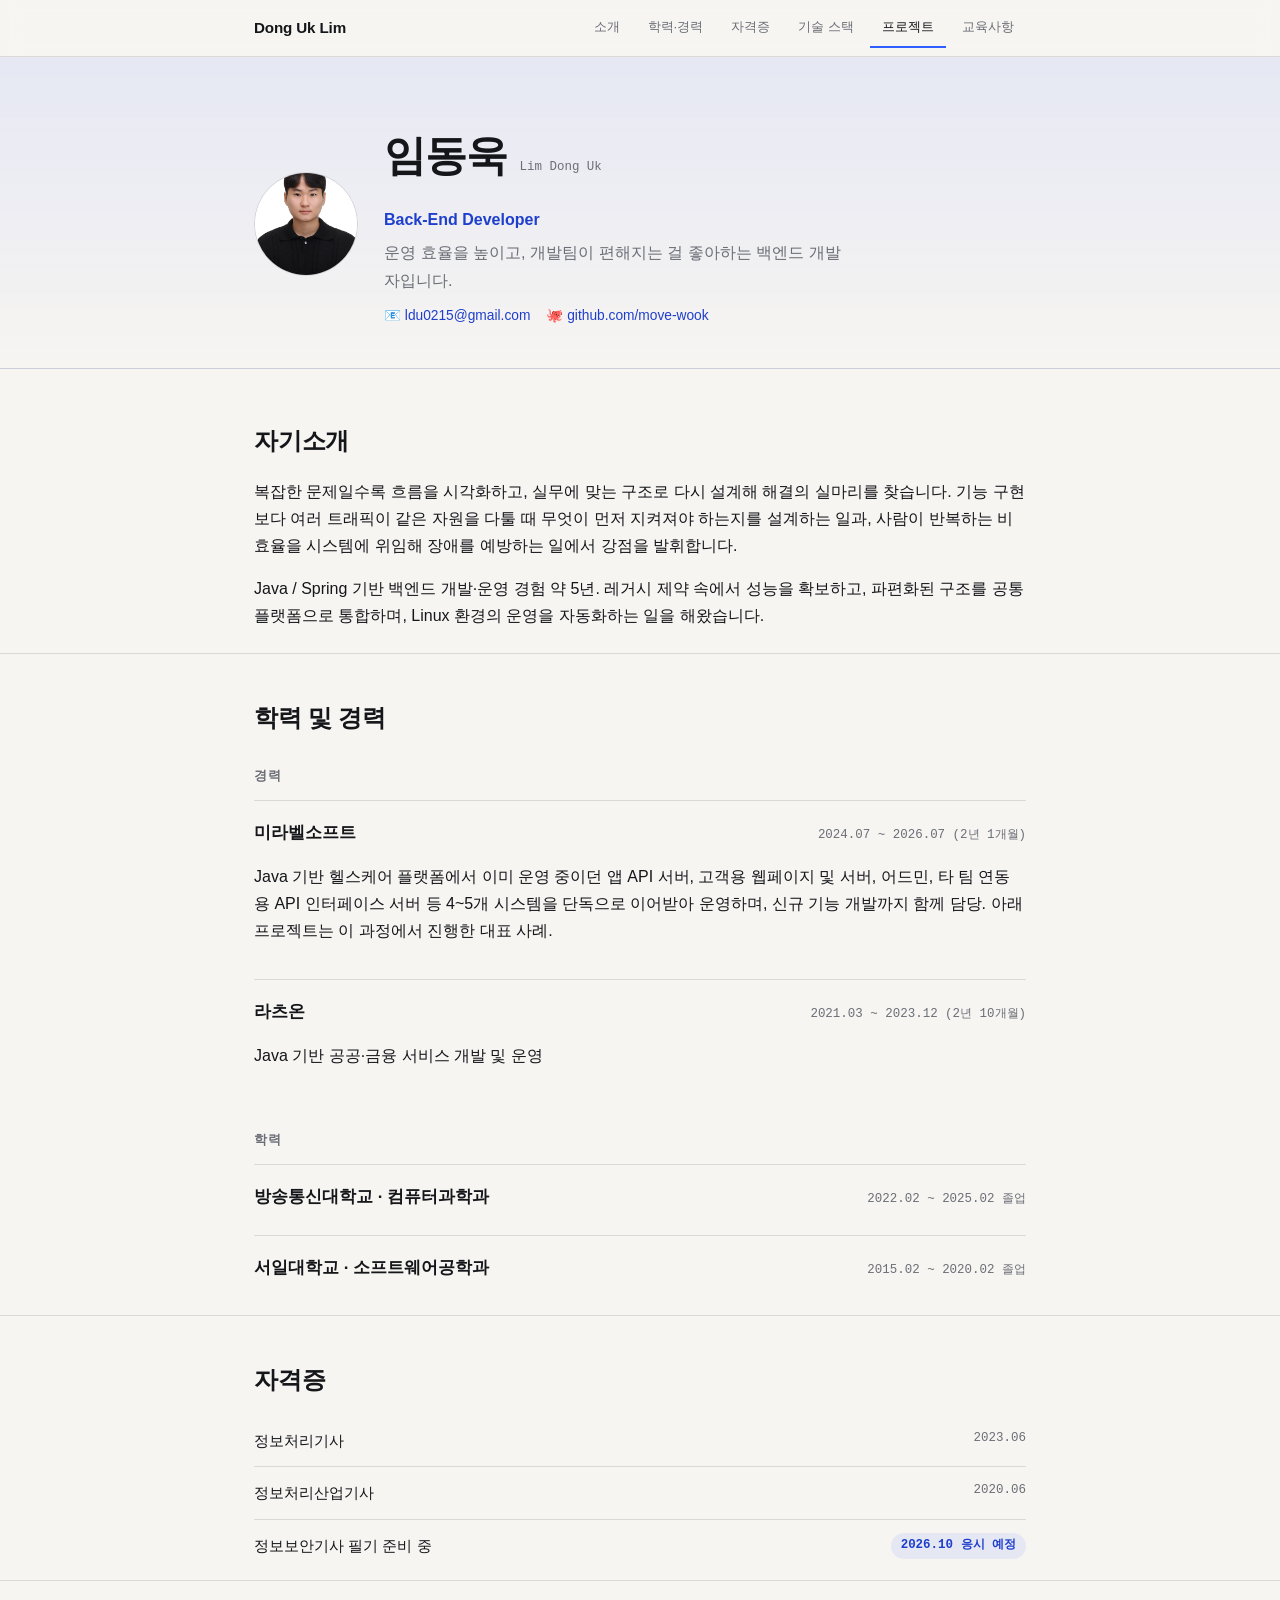
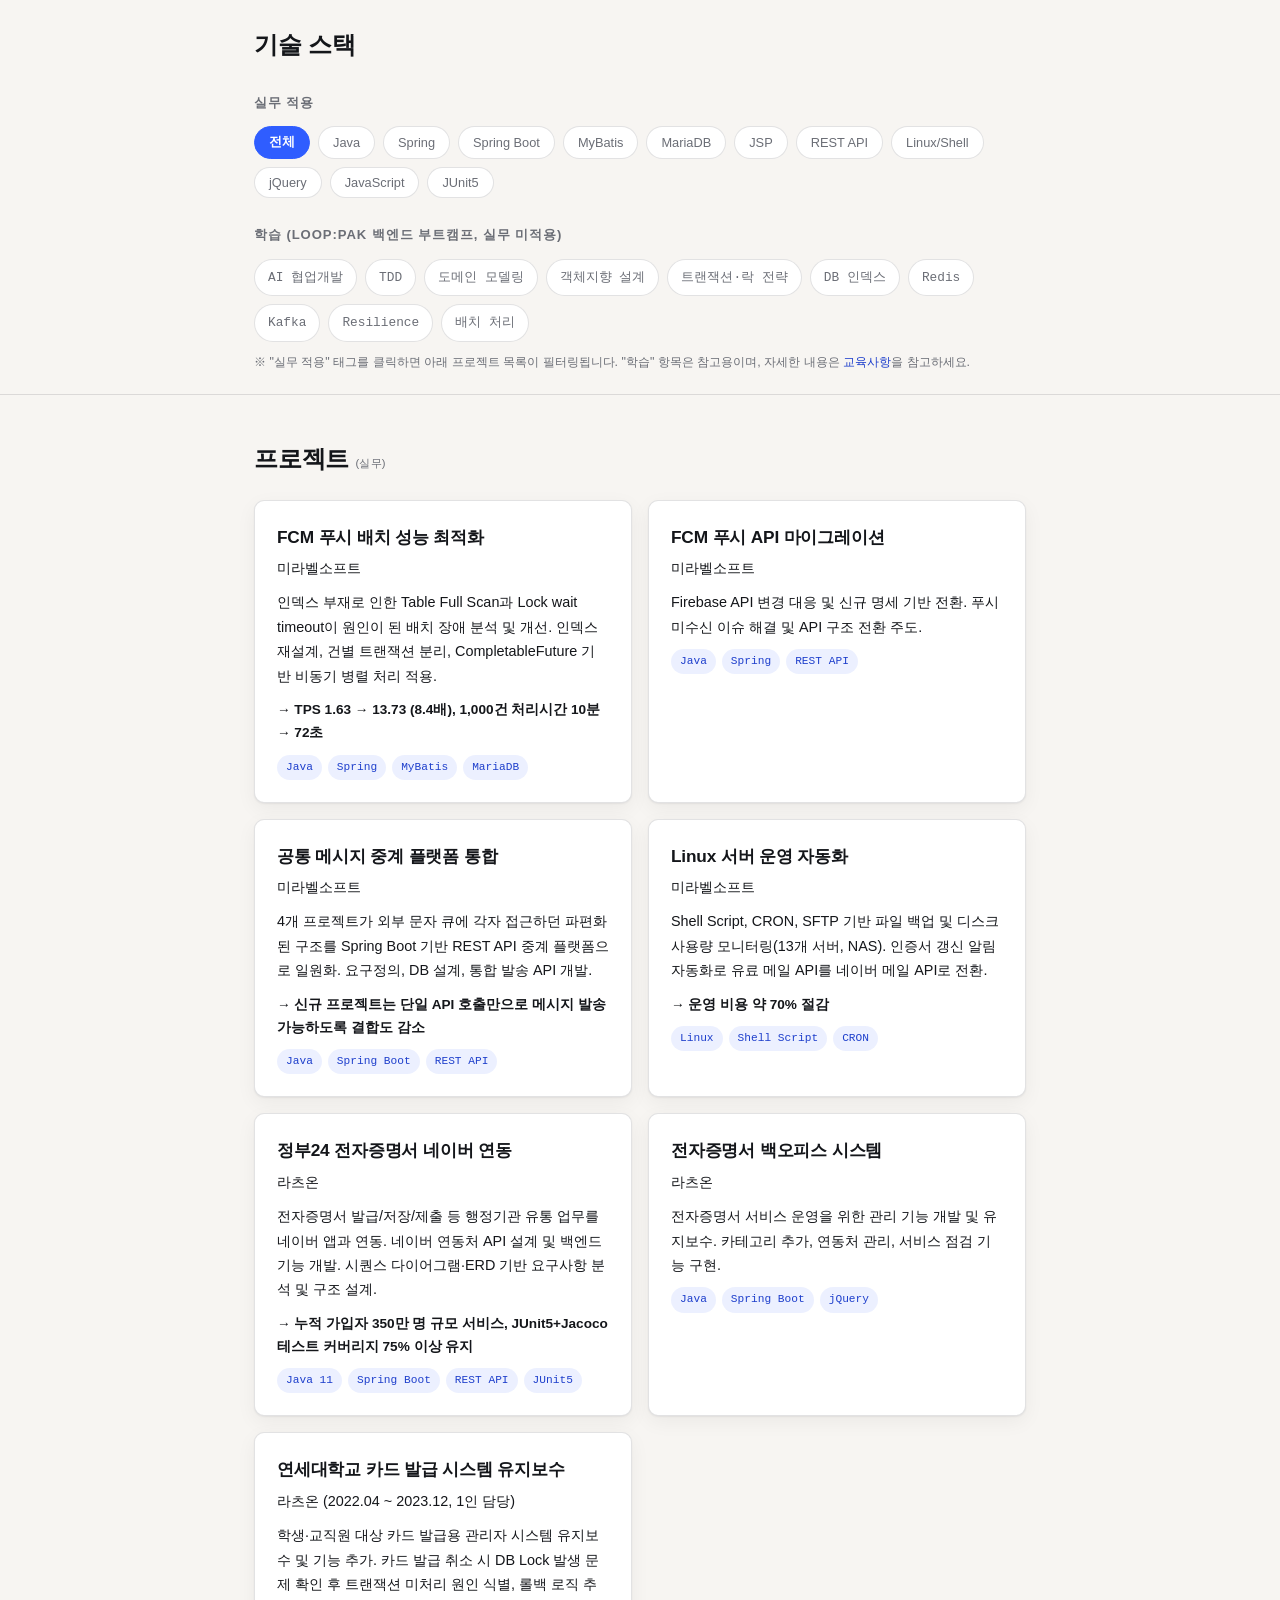
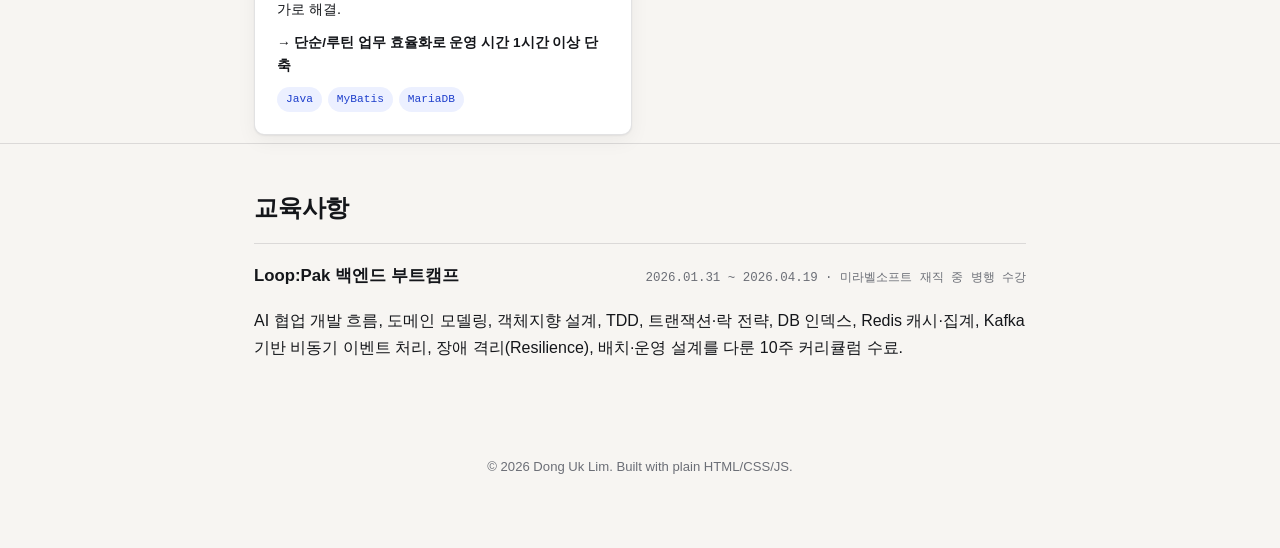
==== commit 4e84dca9: "remove: 프로필 상단 spec-strip(핵심 지표 요약) 제거" ====
--- a/index.html
+++ b/index.html
@@ -33,14 +33,6 @@
         <li>📧 <a href="mailto:ldu0215@gmail.com">ldu0215@gmail.com</a></li>
         <li>🐙 <a href="https://github.com/move-wook" target="_blank" rel="noopener">github.com/move-wook</a></li>
       </ul>
-    </div>
-  </div>
-  <div class="profile-inner">
-    <div class="spec-strip">
-      <div class="spec-cell"><span class="stat-value">×8.4</span><span class="stat-label">배치 처리 TPS 향상</span></div>
-      <div class="spec-cell"><span class="stat-value">-70%</span><span class="stat-label">메시징 인프라 운영비</span></div>
-      <div class="spec-cell"><span class="stat-value">350만</span><span class="stat-label">연동 서비스 누적 가입자</span></div>
-      <div class="spec-cell"><span class="stat-value">75%+</span><span class="stat-label">테스트 커버리지 유지</span></div>
     </div>
   </div>
 </header>
--- a/css/style.css
+++ b/css/style.css
@@ -1,57 +1,53 @@
 /* ------------------------------------------------------------
-   임동욱 포트폴리오 — "설계 도면(Drawing Set)" 디자인 시스템
-   시스템을 설계/문서화해온 이력을 도면집 형식의 비주얼로 표현.
+   임동욱 포트폴리오 — 미니멀 디자인 시스템
+   단일 포인트 컬러 + 굵은 타이포그래피, 불필요한 장식 없이 내용에 집중.
 ------------------------------------------------------------ */
 
 :root {
-  --bg: #F3F0E8;
+  --bg: #F7F5F2;
   --bg-elevated: #FFFFFF;
-  --grid-line: rgba(27,42,61,0.09);
-  --ink: #1B2A3D;
-  --ink-muted: #5B6B7F;
-  --border: rgba(27,42,61,0.2);
-  --accent: #C97A2B;
-  --accent-ink: #7A4413;
-  --accent-soft: rgba(201,122,43,0.12);
-  --good: #1F7A67;
-  --good-soft: rgba(31,122,103,0.12);
-  --warn: #B23B2E;
-  --warn-soft: rgba(178,59,46,0.1);
-  --shadow: 0 1px 2px rgba(27,42,61,0.1), 0 8px 24px rgba(27,42,61,0.06);
+  --ink: #14161A;
+  --ink-muted: #6B6E76;
+  --border: rgba(20,22,26,0.12);
+  --accent: #2F5DFF;
+  --accent-ink: #1E3FCC;
+  --accent-soft: rgba(47,93,255,0.09);
+  --good: #12805A;
+  --good-soft: rgba(18,128,90,0.1);
+  --warn: #C23B2E;
+  --warn-soft: rgba(194,59,46,0.08);
+  --shadow: 0 1px 2px rgba(20,22,26,0.06), 0 6px 20px rgba(20,22,26,0.05);
 }
 @media (prefers-color-scheme: dark) {
   :root {
-    --bg: #0E1B2B;
-    --bg-elevated: #142033;
-    --grid-line: rgba(160,190,220,0.09);
-    --ink: #EDEFF2;
-    --ink-muted: #92A2B8;
-    --border: rgba(160,190,220,0.18);
-    --accent: #F2A93B;
-    --accent-ink: #FFD98A;
-    --accent-soft: rgba(242,169,59,0.14);
-    --good: #4FC3B0;
-    --good-soft: rgba(79,195,176,0.14);
+    --bg: #101114;
+    --bg-elevated: #17181C;
+    --ink: #F2F1ED;
+    --ink-muted: #9A9CA3;
+    --border: rgba(255,255,255,0.12);
+    --accent: #6E8CFF;
+    --accent-ink: #A9BBFF;
+    --accent-soft: rgba(110,140,255,0.14);
+    --good: #2FBE8C;
+    --good-soft: rgba(47,190,140,0.12);
     --warn: #E2685A;
-    --warn-soft: rgba(226,104,90,0.14);
-    --shadow: 0 1px 2px rgba(0,0,0,0.5), 0 12px 32px rgba(0,0,0,0.35);
+    --warn-soft: rgba(226,104,90,0.12);
+    --shadow: 0 1px 2px rgba(0,0,0,0.4), 0 10px 28px rgba(0,0,0,0.3);
   }
 }
 :root[data-theme="dark"] {
-  --bg: #0E1B2B; --bg-elevated: #142033; --grid-line: rgba(160,190,220,0.09);
-  --ink: #EDEFF2; --ink-muted: #92A2B8; --border: rgba(160,190,220,0.18);
-  --accent: #F2A93B; --accent-ink: #FFD98A; --accent-soft: rgba(242,169,59,0.14);
-  --good: #4FC3B0; --good-soft: rgba(79,195,176,0.14);
-  --warn: #E2685A; --warn-soft: rgba(226,104,90,0.14);
-  --shadow: 0 1px 2px rgba(0,0,0,0.5), 0 12px 32px rgba(0,0,0,0.35);
+  --bg: #101114; --bg-elevated: #17181C; --ink: #F2F1ED; --ink-muted: #9A9CA3;
+  --border: rgba(255,255,255,0.12); --accent: #6E8CFF; --accent-ink: #A9BBFF;
+  --accent-soft: rgba(110,140,255,0.14); --good: #2FBE8C; --good-soft: rgba(47,190,140,0.12);
+  --warn: #E2685A; --warn-soft: rgba(226,104,90,0.12);
+  --shadow: 0 1px 2px rgba(0,0,0,0.4), 0 10px 28px rgba(0,0,0,0.3);
 }
 :root[data-theme="light"] {
-  --bg: #F3F0E8; --bg-elevated: #FFFFFF; --grid-line: rgba(27,42,61,0.09);
-  --ink: #1B2A3D; --ink-muted: #5B6B7F; --border: rgba(27,42,61,0.2);
-  --accent: #C97A2B; --accent-ink: #7A4413; --accent-soft: rgba(201,122,43,0.12);
-  --good: #1F7A67; --good-soft: rgba(31,122,103,0.12);
-  --warn: #B23B2E; --warn-soft: rgba(178,59,46,0.1);
-  --shadow: 0 1px 2px rgba(27,42,61,0.1), 0 8px 24px rgba(27,42,61,0.06);
+  --bg: #F7F5F2; --bg-elevated: #FFFFFF; --ink: #14161A; --ink-muted: #6B6E76;
+  --border: rgba(20,22,26,0.12); --accent: #2F5DFF; --accent-ink: #1E3FCC;
+  --accent-soft: rgba(47,93,255,0.09); --good: #12805A; --good-soft: rgba(18,128,90,0.1);
+  --warn: #C23B2E; --warn-soft: rgba(194,59,46,0.08);
+  --shadow: 0 1px 2px rgba(20,22,26,0.06), 0 6px 20px rgba(20,22,26,0.05);
 }
 
 * { box-sizing: border-box; }
@@ -63,10 +59,7 @@
 
 body {
   margin: 0;
-  background:
-    linear-gradient(var(--grid-line) 1px, transparent 1px) 0 0 / 26px 26px,
-    linear-gradient(90deg, var(--grid-line) 1px, transparent 1px) 0 0 / 26px 26px,
-    var(--bg);
+  background: var(--bg);
   color: var(--ink);
   font-family: -apple-system, BlinkMacSystemFont, "Segoe UI", "Apple SD Gothic Neo", "Malgun Gothic", "Noto Sans KR", Roboto, sans-serif;
   line-height: 1.7;
@@ -74,16 +67,18 @@
 }
 
 h1, h2, h3 {
-  font-family: "Bahnschrift", "SF Compact Rounded", "Roboto Condensed", "Apple SD Gothic Neo", "Malgun Gothic", sans-serif;
-  font-stretch: condensed;
-  letter-spacing: 0.01em;
+  font-family: -apple-system, BlinkMacSystemFont, "Segoe UI", "Apple SD Gothic Neo", "Malgun Gothic", "Noto Sans KR", sans-serif;
+  font-weight: 800;
+  letter-spacing: -0.02em;
   text-wrap: balance;
   color: var(--ink);
   margin: 0 0 14px;
 }
-
-.mono, .period, .sheet-no, .stat-value, .tag-row span, .cert-date, .stack-tag, .tag-badge {
+h2 { font-weight: 750; letter-spacing: -0.01em; }
+
+.mono, .period, .stat-value, .tag-row span, .cert-date, .stack-tag, .tag-badge {
   font-family: "SF Mono", "Cascadia Code", Consolas, "D2Coding", "Roboto Mono", monospace;
+  font-weight: 500;
 }
 
 a { color: var(--accent-ink); text-decoration: none; }
@@ -91,7 +86,7 @@
 a:focus-visible, button:focus-visible { outline: 2px solid var(--accent); outline-offset: 3px; border-radius: 2px; }
 
 .section-inner, .nav-inner, .profile-inner, .detail-inner {
-  max-width: 860px;
+  max-width: 820px;
   margin: 0 auto;
   padding: 0 24px;
 }
@@ -100,13 +95,13 @@
 .nav {
   position: sticky;
   top: 0;
-  background: color-mix(in srgb, var(--bg-elevated) 92%, transparent);
-  backdrop-filter: blur(6px);
+  background: color-mix(in srgb, var(--bg) 88%, transparent);
+  backdrop-filter: blur(8px);
   border-bottom: 1px solid var(--border);
   z-index: 10;
 }
 .nav-inner { display: flex; align-items: center; justify-content: space-between; gap: 16px; height: 56px; flex-wrap: wrap; }
-.nav-logo { font-family: "Bahnschrift", "Roboto Condensed", sans-serif; font-stretch: condensed; font-size: 0.95rem; letter-spacing: 0.03em; color: var(--ink); }
+.nav-logo { font-weight: 800; font-size: 0.95rem; letter-spacing: -0.01em; color: var(--ink); }
 .nav-links { list-style: none; display: flex; gap: 4px; margin: 0; padding: 0; overflow-x: auto; }
 .nav-links a {
   display: block;
@@ -118,70 +113,66 @@
 }
 .nav-links a:hover, .nav-links a.active { color: var(--ink); border-bottom-color: var(--accent); }
 
-/* ---- sheet framing (used to wrap each major section) ---- */
-.sheet-frame {
-  position: relative;
-  border-top: 1px solid var(--border);
-}
+/* ---- section rhythm (simple hairline dividers, no decoration) ---- */
+.sheet-frame { border-top: 1px solid var(--border); }
 .sheet-frame:first-of-type { border-top: none; }
-.sheet-label {
-  display: flex;
-  gap: 14px;
-  align-items: baseline;
-  color: var(--ink-muted);
-  font-size: 0.72rem;
-  letter-spacing: 0.08em;
-  padding-top: 28px;
-  margin-bottom: 6px;
-}
-.sheet-label .sheet-no { color: var(--accent-ink); }
+.sheet-label { display: none; }
 
 /* ---- profile header ---- */
-.profile { padding: 44px 0 20px; }
+.profile {
+  padding: 64px 0 40px;
+  background: linear-gradient(180deg, var(--accent-soft), transparent);
+  border-bottom: 1px solid var(--border);
+  margin-bottom: 8px;
+}
 .profile-flex { display: flex; gap: 26px; align-items: center; flex-wrap: wrap; }
 .profile-photo {
-  width: 108px; height: 108px; border-radius: 6px; object-fit: cover;
-  border: 1px solid var(--border); box-shadow: var(--shadow);
-}
-.profile h1 { font-size: clamp(1.6rem, 4vw, 2.1rem); display: inline-flex; gap: 10px; align-items: baseline; flex-wrap: wrap; }
-.en-name { font-family: "SF Mono", Consolas, monospace; font-size: 0.85rem; color: var(--ink-muted); font-weight: 400; }
-.role { font-size: 0.95rem; color: var(--accent-ink); margin: 4px 0; font-weight: 600; }
-.tagline { color: var(--ink-muted); max-width: 52ch; margin: 4px 0 10px; }
+  width: 104px; height: 104px; border-radius: 50%; object-fit: cover;
+  border: 1px solid var(--border);
+}
+.profile h1 { font-size: clamp(1.9rem, 5vw, 2.6rem); display: flex; gap: 12px; align-items: baseline; flex-wrap: wrap; }
+.en-name { font-family: "SF Mono", Consolas, monospace; font-size: 0.78rem; color: var(--ink-muted); font-weight: 500; letter-spacing: 0; }
+.role { font-size: 1rem; color: var(--accent-ink); margin: 6px 0; font-weight: 700; }
+.tagline { color: var(--ink-muted); max-width: 52ch; margin: 4px 0 10px; font-size: 1.02rem; }
 .contact { list-style: none; display: flex; gap: 16px; padding: 0; margin: 0; font-size: 0.86rem; flex-wrap: wrap; }
 
 /* ---- spec strip (key metrics) ---- */
 .spec-strip {
-  display: grid;
-  grid-template-columns: repeat(auto-fit, minmax(130px, 1fr));
-  gap: 1px;
-  background: var(--border);
-  border: 1px solid var(--border);
-  border-radius: 4px;
-  overflow: hidden;
-  margin: 24px 0 8px;
-}
-.spec-cell { background: var(--bg-elevated); padding: 14px 16px; }
-.stat-value { display: block; font-size: 1.35rem; color: var(--accent-ink); font-variant-numeric: tabular-nums; }
-.stat-label { font-size: 0.7rem; color: var(--ink-muted); letter-spacing: 0.03em; }
+  display: flex;
+  flex-wrap: wrap;
+  gap: 0;
+  margin: 30px 0 12px;
+}
+.spec-cell {
+  flex: 1 1 130px;
+  padding: 4px 20px 4px 0;
+  margin-right: 20px;
+  border-left: 1px solid var(--border);
+  padding-left: 20px;
+}
+.spec-cell:first-child { border-left: none; padding-left: 0; }
+.stat-value { display: block; font-size: 1.7rem; font-weight: 800; color: var(--accent-ink); font-variant-numeric: tabular-nums; letter-spacing: -0.02em; }
+.stat-label { font-size: 0.72rem; color: var(--ink-muted); letter-spacing: 0.02em; }
 
 /* ---- generic section ---- */
 .section { padding-bottom: 8px; }
-.section-inner > h2 { padding-top: 28px; }
+.section-inner > h2 { padding-top: 44px; }
 .section-note { font-size: 0.7rem; color: var(--ink-muted); font-weight: 400; letter-spacing: 0.02em; }
-.sub-heading { font-size: 0.95rem; color: var(--ink-muted); margin: 22px 0 12px; text-transform: uppercase; letter-spacing: 0.06em; font-family: inherit; font-stretch: normal; }
+.sub-heading { font-size: 0.82rem; color: var(--ink-muted); margin: 26px 0 12px; text-transform: uppercase; letter-spacing: 0.07em; font-weight: 600; }
 
 /* ---- timeline ---- */
-.timeline-item { padding: 16px 0; border-top: 1px solid var(--border); }
+.timeline-item { padding: 18px 0; border-top: 1px solid var(--border); }
 .timeline-item:first-of-type { border-top: none; }
 .timeline-head { display: flex; justify-content: space-between; align-items: baseline; gap: 12px; flex-wrap: wrap; margin-bottom: 6px; }
-.timeline-head strong { font-size: 1.02rem; }
+.timeline-head strong { font-size: 1.05rem; font-weight: 700; }
 .period { font-size: 0.78rem; color: var(--ink-muted); }
 
 /* ---- certs ---- */
-.cert-list { list-style: none; padding: 0; margin: 0; display: flex; flex-direction: column; gap: 1px; background: var(--border); border: 1px solid var(--border); border-radius: 4px; overflow: hidden; }
-.cert-list li { background: var(--bg-elevated); display: flex; justify-content: space-between; padding: 12px 16px; font-size: 0.92rem; }
+.cert-list { list-style: none; padding: 0; margin: 0; }
+.cert-list li { border-top: 1px solid var(--border); display: flex; justify-content: space-between; padding: 13px 0; font-size: 0.95rem; }
+.cert-list li:first-child { border-top: none; }
 .cert-date { font-size: 0.78rem; color: var(--ink-muted); }
-.cert-date.badge { background: var(--accent-soft); color: var(--accent-ink); padding: 2px 9px; border-radius: 999px; }
+.cert-date.badge { background: var(--accent-soft); color: var(--accent-ink); padding: 2px 10px; border-radius: 999px; font-weight: 600; }
 
 /* ---- stack ---- */
 .stack-list { display: flex; flex-wrap: wrap; gap: 8px; margin-bottom: 8px; }
@@ -191,58 +182,52 @@
   transition: background 0.15s, color 0.15s, border-color 0.15s;
 }
 .stack-tag:hover { border-color: var(--accent); }
-.stack-tag.active { background: var(--accent); border-color: var(--accent); color: #241804; font-weight: 600; }
-.tag-badge { font-size: 0.8rem; padding: 7px 13px; border-radius: 4px; border: 1px dashed var(--border); color: var(--ink-muted); background: var(--bg); }
+.stack-tag.active { background: var(--accent); border-color: var(--accent); color: #fff; font-weight: 700; }
+.tag-badge { font-size: 0.8rem; padding: 7px 13px; border-radius: 999px; border: 1px solid var(--border); color: var(--ink-muted); background: var(--bg-elevated); }
 .hint { font-size: 0.78rem; color: var(--ink-muted); margin-top: 10px; }
 
 /* ---- project grid / cards ---- */
-.project-grid { display: grid; grid-template-columns: repeat(auto-fit, minmax(260px, 1fr)); gap: 16px; margin-top: 16px; }
+.project-grid { display: grid; grid-template-columns: repeat(auto-fit, minmax(260px, 1fr)); gap: 16px; margin-top: 20px; }
 .card-link { display: block; }
 .project-card {
-  position: relative;
   height: 100%;
   background: var(--bg-elevated);
   border: 1px solid var(--border);
-  border-radius: 5px;
-  padding: 20px 20px 18px;
+  border-radius: 10px;
+  padding: 22px;
   box-shadow: var(--shadow);
-  transition: transform 0.15s, border-color 0.15s;
+  transition: transform 0.15s ease, border-color 0.15s ease;
 }
 .project-card:hover { transform: translateY(-2px); border-color: var(--accent); }
-.project-card::before {
-  content: ""; position: absolute; top: -1px; left: -1px; width: 12px; height: 12px;
-  border-top: 2px solid var(--accent); border-left: 2px solid var(--accent);
-}
-.project-card h3 { font-size: 1.05rem; margin-bottom: 4px; color: var(--ink); }
+.project-card h3 { font-size: 1.08rem; margin-bottom: 4px; color: var(--ink); font-weight: 700; letter-spacing: -0.01em; }
 .project-company { font-size: 0.76rem; color: var(--ink-muted); margin: 0 0 10px; }
-.project-card p { font-size: 0.88rem; color: var(--ink); margin: 0 0 10px; }
-.project-result { color: var(--good); font-weight: 600; font-size: 0.85rem !important; }
+.project-card p { font-size: 0.9rem; color: var(--ink); margin: 0 0 10px; }
+.project-result { color: var(--good); font-weight: 700; font-size: 0.85rem !important; }
 .project-card.hidden { display: none; }
 .tag-row { display: flex; flex-wrap: wrap; gap: 6px; margin-top: 10px; }
-.tag-row span { font-size: 0.7rem; padding: 3px 9px; border-radius: 999px; border: 1px solid var(--border); color: var(--ink-muted); }
+.tag-row span { font-size: 0.7rem; padding: 3px 9px; border-radius: 999px; background: var(--accent-soft); color: var(--accent-ink); }
 
 /* ---- project detail page ---- */
-.detail { padding: 36px 0 60px; }
+.detail { padding: 40px 0 60px; }
 .detail-company { font-size: 0.8rem; color: var(--ink-muted); margin: 0 0 4px; text-transform: uppercase; letter-spacing: 0.05em; }
-.detail h1 { font-size: clamp(1.5rem, 4vw, 2rem); margin-bottom: 14px; }
+.detail h1 { font-size: clamp(1.7rem, 4.5vw, 2.3rem); margin-bottom: 16px; }
 .detail h2 {
-  font-size: 0.74rem; text-transform: uppercase; letter-spacing: 0.09em; color: var(--ink-muted);
-  font-family: -apple-system, "Segoe UI", sans-serif; font-weight: 600; margin: 30px 0 8px;
-  border-left: 3px solid var(--accent); padding-left: 10px;
-}
-.detail p { max-width: 68ch; font-size: 0.98rem; }
+  font-size: 0.75rem; text-transform: uppercase; letter-spacing: 0.08em; color: var(--accent-ink);
+  font-weight: 700; margin: 32px 0 10px;
+}
+.detail p { max-width: 68ch; font-size: 1rem; }
 .detail code { background: var(--accent-soft); color: var(--accent-ink); padding: 1px 6px; border-radius: 3px; font-size: 0.88em; }
 
 .diagram-wrap {
   overflow-x: auto;
   background: var(--bg);
   border: 1px solid var(--border);
-  border-radius: 4px;
-  padding: 18px 10px;
-  margin: 18px 0;
+  border-radius: 8px;
+  padding: 20px 12px;
+  margin: 20px 0;
 }
 .diagram-wrap svg { display: block; margin: 0 auto; min-width: 560px; }
-.diagram-caption { text-align: center; font-size: 0.74rem; color: var(--ink-muted); margin-top: 8px; }
+.diagram-caption { text-align: center; font-size: 0.74rem; color: var(--ink-muted); margin-top: 10px; }
 .svg-box { fill: var(--bg-elevated); stroke: var(--ink-muted); stroke-width: 1.4; }
 .svg-box.warn { stroke: var(--warn); }
 .svg-box.good { stroke: var(--good); }
@@ -257,16 +242,16 @@
 .svg-text.stat { fill: var(--accent-ink); font-size: 13px; font-family: "SF Mono", Consolas, monospace; font-weight: 700; }
 
 .reflection {
-  margin-top: 26px; padding: 16px 20px; background: var(--accent-soft);
-  border-left: 3px solid var(--accent); border-radius: 0 4px 4px 0; font-size: 0.92rem;
-}
-.reflection .label { display: block; font-size: 0.7rem; letter-spacing: 0.08em; color: var(--accent-ink); margin-bottom: 6px; text-transform: uppercase; }
+  margin-top: 28px; padding: 18px 22px; background: var(--accent-soft);
+  border-radius: 8px; font-size: 0.94rem;
+}
+.reflection .label { display: block; font-size: 0.7rem; letter-spacing: 0.08em; color: var(--accent-ink); margin-bottom: 6px; text-transform: uppercase; font-weight: 700; }
 
 .back-link {
-  display: inline-block; margin-top: 34px; padding: 8px 16px; border: 1px solid var(--border);
-  border-radius: 4px; font-size: 0.85rem; color: var(--ink);
+  display: inline-block; margin-top: 36px; padding: 9px 18px; border: 1px solid var(--border);
+  border-radius: 999px; font-size: 0.85rem; color: var(--ink); font-weight: 600;
 }
 .back-link:hover { border-color: var(--accent); color: var(--accent-ink); }
 
 /* ---- footer ---- */
-.footer { text-align: center; padding: 30px 24px 50px; color: var(--ink-muted); font-size: 0.82rem; }
+.footer { text-align: center; padding: 40px 24px 56px; color: var(--ink-muted); font-size: 0.82rem; }
